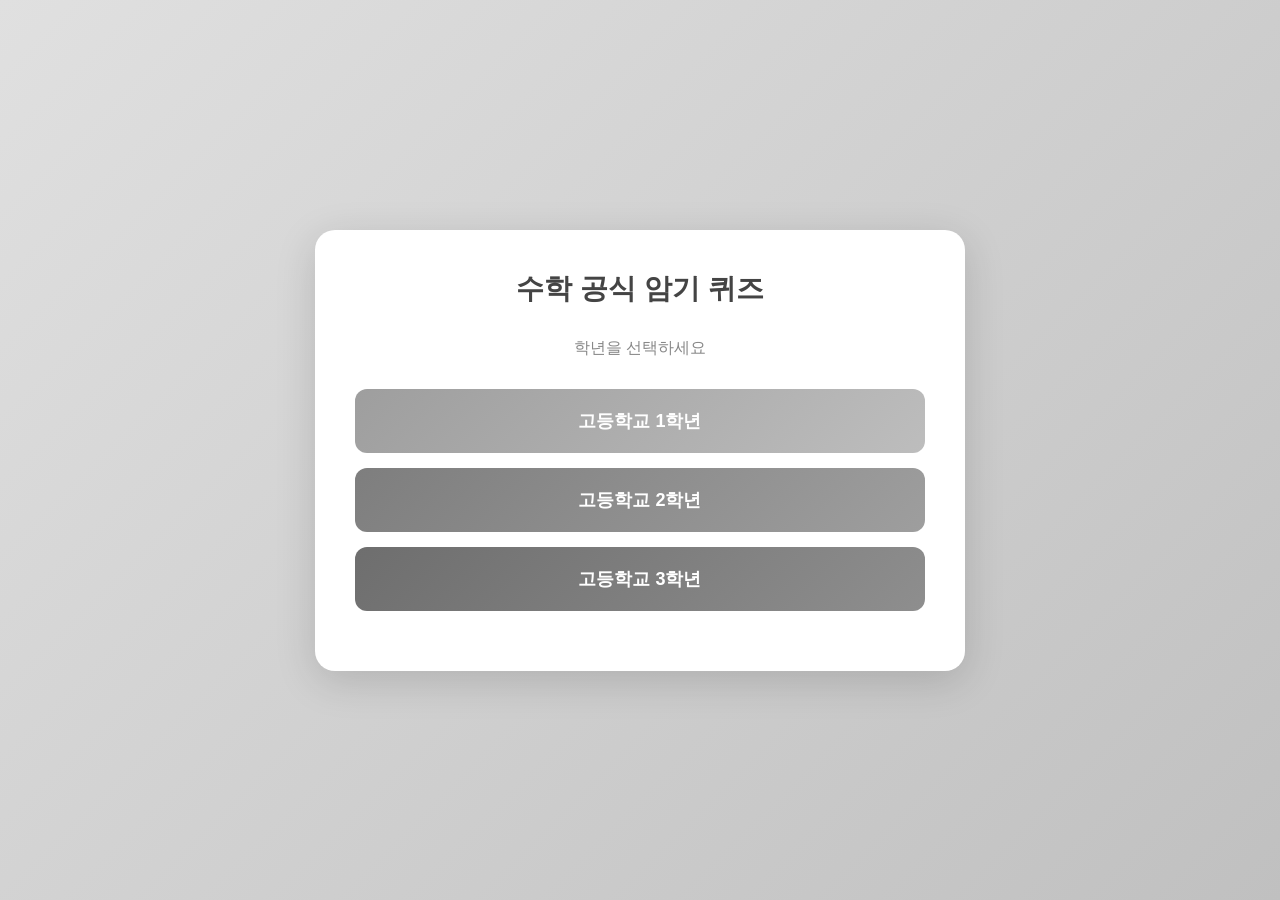
==== index.html @ 29d49149 "Add files via upload" ====
<!DOCTYPE html>
<html lang="ko">
<head>
    <meta charset="UTF-8">
    <meta name="viewport" content="width=device-width, initial-scale=1.0">
    <title>수학 공식 암기 퀴즈</title>
    <!-- 외부 스타일시트 연결 -->
    <link rel="stylesheet" href="style.css">
</head>
<body>
    <!-- 메인 컨테이너 -->
    <div class="container">

        <!-- ========== 학년 선택 화면 ========== -->
        <div id="selection-screen">
            <h1>수학 공식 암기 퀴즈</h1>
            <p class="subtitle">학년을 선택하세요</p>

            <!-- 학년 선택 버튼 -->
            <div class="grade-selection">
                <button class="grade-btn high1" onclick="startQuiz('high1')">고등학교 1학년</button>
                <button class="grade-btn high2" onclick="startQuiz('high2')">고등학교 2학년</button>
                <button class="grade-btn high3" onclick="startQuiz('high3')">고등학교 3학년</button>
            </div>
        </div>

        <!-- ========== 퀴즈 화면 ========== -->
        <div id="quiz-screen" class="quiz-container">
            <!-- 상단: 돌아가기 버튼 + 진행률 -->
            <div class="quiz-header">
                <button class="back-btn" onclick="goBack()">← 돌아가기</button>
                <span class="progress" id="progress">1 / 5</span>
            </div>

            <!-- 현재 학년 표시 -->
            <p class="grade-title" id="grade-title">고등학교 1학년</p>

            <!-- 문제 박스 -->
            <div class="question-box">
                <p class="question-title" id="question-title">곱셈공식</p>
                <p class="question-text" id="question-text">(a + b)² = ?</p>
            </div>

            <!-- 객관식 선택지 (JS에서 동적 생성) -->
            <div class="options" id="options"></div>
        </div>

        <!-- ========== 결과 화면 ========== -->
        <div id="result-screen" class="result-container">
            <p class="result-score" id="result-score">80%</p>
            <p class="result-text" id="result-text">5문제 중 4문제 정답!</p>
            <p class="result-message" id="result-message">잘했어요!</p>
            <button class="restart-btn" onclick="goBack()">다시 시작하기</button>
        </div>

    </div>

    <script src="questions.js"></script>
    <script src="script.js"></script>
</body>
</html>
---- style.css ----
/* ========================================
   수학 공식 암기 퀴즈 - 스타일시트
   ======================================== */

/* --- 기본 리셋 --- */
* {
    margin: 0;
    padding: 0;
    box-sizing: border-box;
}

/* --- 페이지 전체 배경 --- */
body {
    font-family: 'Segoe UI', Tahoma, Geneva, Verdana, sans-serif;
    background: linear-gradient(135deg, #e0e0e0 0%, #c0c0c0 100%); /* 연한 회색 그라데이션 */
    min-height: 100vh;
    display: flex;
    justify-content: center;
    align-items: center;
    padding: 20px;
}

/* --- 메인 컨테이너 (흰색 카드) --- */
.container {
    background: #ffffff;
    border-radius: 20px;
    padding: 40px;
    max-width: 650px;
    width: 100%;
    box-shadow: 0 10px 40px rgba(0, 0, 0, 0.15); /* 연한 그림자 */
}

/* --- 제목 스타일 --- */
h1 {
    text-align: center;
    color: #444;
    margin-bottom: 30px;
    font-size: 28px;
}

/* --- 부제목 (학년 선택하세요) --- */
.subtitle {
    text-align: center;
    color: #888;
    margin-bottom: 30px;
}

/* ========================================
   학년 선택 버튼 영역
   ======================================== */

/* 버튼 세로 정렬 */
.grade-selection {
    display: flex;
    flex-direction: column;
    gap: 15px;
    margin-bottom: 20px;
}

/* 학년 선택 버튼 공통 스타일 */
.grade-btn {
    padding: 20px;
    font-size: 18px;
    border: none;
    border-radius: 12px;
    cursor: pointer;
    transition: all 0.3s ease; /* 호버 애니메이션 */
    font-weight: bold;
    color: white;
}

/* 버튼 호버 효과 */
.grade-btn:hover {
    transform: translateY(-3px); /* 위로 살짝 올라감 */
    box-shadow: 0 5px 15px rgba(0, 0, 0, 0.2);
}

/* 각 학년별 버튼 색상 (연한 회색 톤) */
.grade-btn.high1 {
    background: linear-gradient(135deg, #9e9e9e, #bdbdbd);
}

.grade-btn.high2 {
    background: linear-gradient(135deg, #7e7e7e, #9e9e9e);
}

.grade-btn.high3 {
    background: linear-gradient(135deg, #6e6e6e, #8e8e8e);
}

/* ========================================
   퀴즈 화면
   ======================================== */

/* 퀴즈 컨테이너 (초기에는 숨김) */
.quiz-container {
    display: none;
}

/* 퀴즈 헤더 (돌아가기 버튼 + 진행률) */
.quiz-header {
    display: flex;
    justify-content: space-between;
    align-items: center;
    margin-bottom: 25px;
}

/* 돌아가기 버튼 */
.back-btn {
    background: #a0a0a0;
    color: white;
    border: none;
    padding: 10px 20px;
    border-radius: 8px;
    cursor: pointer;
    font-size: 14px;
}

.back-btn:hover {
    background: #888;
}

/* 진행률 표시 (1/5 등) */
.progress {
    font-size: 16px;
    color: #777;
    font-weight: bold;
}

/* 현재 학년 표시 */
.grade-title {
    text-align: center;
    font-size: 20px;
    color: #666;
    margin-bottom: 5px;
}

/* 문제 박스 */
.question-box {
    background: #f9f9f9;
    border-radius: 15px;
    padding: 30px;
    margin-bottom: 25px;
    text-align: center;
}

/* 문제 카테고리 (곱셈공식 등) */
.question-title {
    font-size: 14px;
    color: #999;
    margin-bottom: 15px;
}

/* 문제 텍스트 */
.question-text {
    font-size: 20px;
    color: #333;
    line-height: 1.6;
}

/* ========================================
   객관식 선택지 버튼
   ======================================== */

/* 선택지 컨테이너 */
.options {
    display: flex;
    flex-direction: column;
    gap: 12px;
}

/* 선택지 버튼 기본 스타일 */
.option-btn {
    padding: 18px 25px;
    font-size: 16px;
    border: 2px solid #e0e0e0;
    border-radius: 12px;
    background: white;
    cursor: pointer;
    transition: all 0.3s ease;
    text-align: left;
}

/* 선택지 호버 효과 */
.option-btn:hover {
    border-color: #888;
    background: #f5f5f5;
}

/* 정답 선택시 (초록색) */
.option-btn.correct {
    border-color: #4caf50;
    background: #e8f5e9;
    color: #2e7d32;
    font-weight: bold;
}

/* 오답 선택시 (빨간색) */
.option-btn.wrong {
    border-color: #f44336;
    background: #ffebee;
    color: #c62828;
}

/* 선택 후 버튼 비활성화 */
.option-btn:disabled {
    cursor: not-allowed;
}

/* ========================================
   결과 화면
   ======================================== */

/* 결과 컨테이너 (초기에는 숨김) */
.result-container {
    display: none;
    text-align: center;
}

/* 점수 표시 (큰 숫자) */
.result-score {
    font-size: 72px;
    font-weight: bold;
    color: #555;
    margin-bottom: 10px;
}

/* 결과 텍스트 (5문제 중 4문제 정답) */
.result-text {
    font-size: 24px;
    color: #444;
    margin-bottom: 30px;
}

/* 결과 메시지 (잘했어요 등) */
.result-message {
    font-size: 18px;
    color: #777;
    margin-bottom: 30px;
}

/* 다시 시작하기 버튼 */
.restart-btn {
    background: linear-gradient(135deg, #8e8e8e, #6e6e6e);
    color: white;
    border: none;
    padding: 15px 40px;
    font-size: 18px;
    border-radius: 12px;
    cursor: pointer;
    transition: all 0.3s ease;
}

.restart-btn:hover {
    transform: translateY(-2px);
    box-shadow: 0 5px 15px rgba(0, 0, 0, 0.2);
}
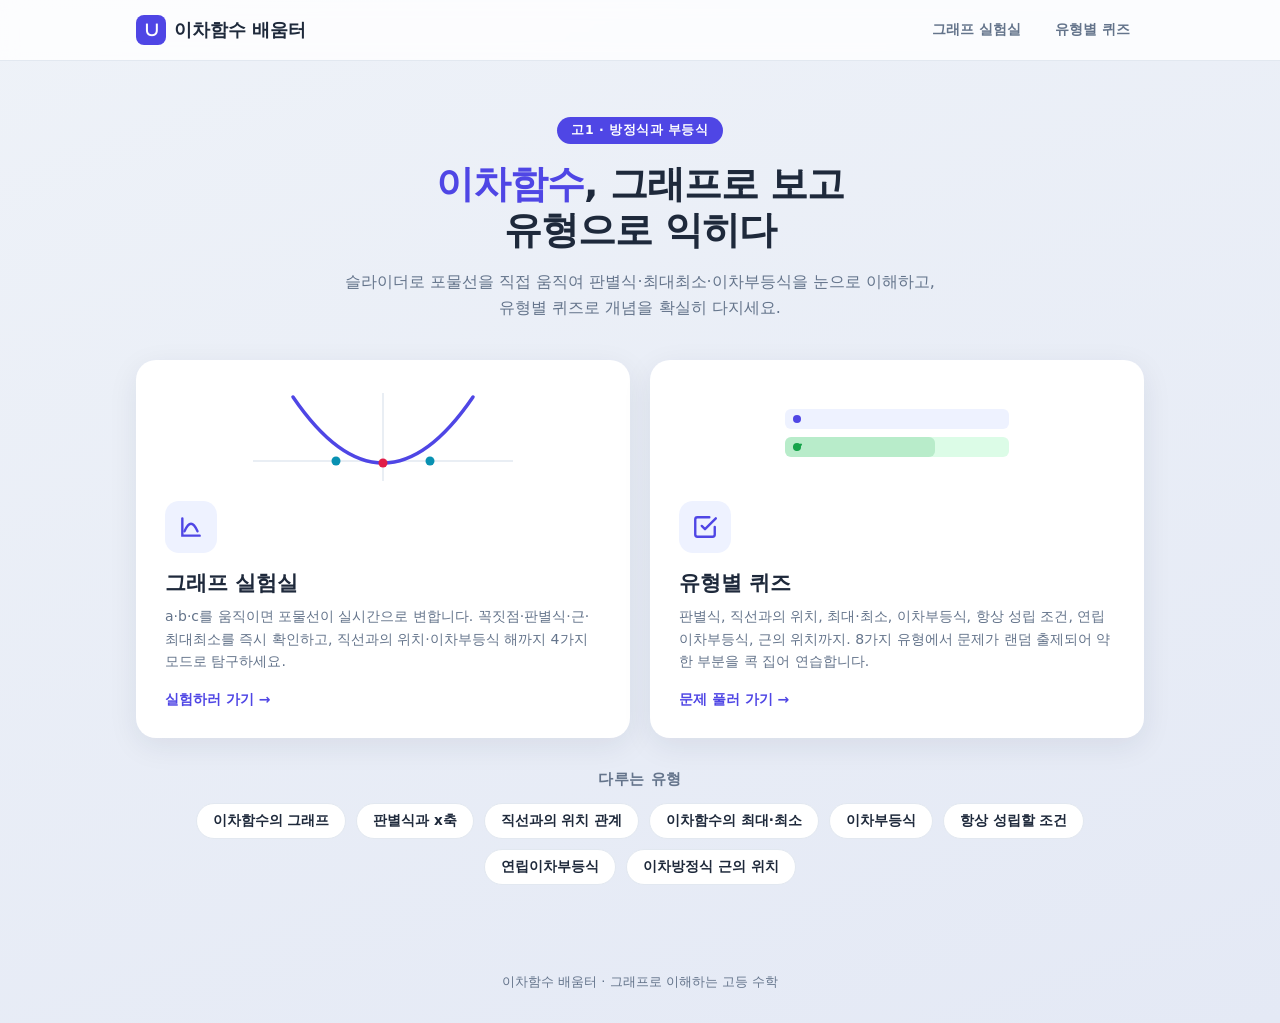
==== commit 05aa4088: "Reorganize into unified quadratic-function site 기존 학년별 공식 암기 퀴즈를 이차함수 전문 학습 사이트로 통합: - index.html: 랜" ====
--- a/index.html
+++ b/index.html
@@ -3,59 +3,82 @@
 <head>
     <meta charset="UTF-8">
     <meta name="viewport" content="width=device-width, initial-scale=1.0">
-    <title>수학 공식 암기 퀴즈</title>
-    <!-- 외부 스타일시트 연결 -->
+    <title>이차함수 배움터</title>
     <link rel="stylesheet" href="style.css">
 </head>
 <body>
-    <!-- 메인 컨테이너 -->
-    <div class="container">
-
-        <!-- ========== 학년 선택 화면 ========== -->
-        <div id="selection-screen">
-            <h1>수학 공식 암기 퀴즈</h1>
-            <p class="subtitle">학년을 선택하세요</p>
-
-            <!-- 학년 선택 버튼 -->
-            <div class="grade-selection">
-                <button class="grade-btn high1" onclick="startQuiz('high1')">고등학교 1학년</button>
-                <button class="grade-btn high2" onclick="startQuiz('high2')">고등학교 2학년</button>
-                <button class="grade-btn high3" onclick="startQuiz('high3')">고등학교 3학년</button>
+    <!-- 상단 네비게이션 -->
+    <nav class="navbar">
+        <div class="wrap">
+            <a href="index.html" class="brand"><span class="logo">∪</span> 이차함수 배움터</a>
+            <div class="nav-links">
+                <a href="grapher.html">그래프 실험실</a>
+                <a href="quiz.html">유형별 퀴즈</a>
             </div>
         </div>
+    </nav>
 
-        <!-- ========== 퀴즈 화면 ========== -->
-        <div id="quiz-screen" class="quiz-container">
-            <!-- 상단: 돌아가기 버튼 + 진행률 -->
-            <div class="quiz-header">
-                <button class="back-btn" onclick="goBack()">← 돌아가기</button>
-                <span class="progress" id="progress">1 / 5</span>
-            </div>
+    <div class="wrap">
+        <!-- 히어로 -->
+        <section class="hero">
+            <span class="eyebrow">고1 · 방정식과 부등식</span>
+            <h1><span class="hl">이차함수</span>, 그래프로 보고<br>유형으로 익히다</h1>
+            <p>슬라이더로 포물선을 직접 움직여 판별식·최대최소·이차부등식을 눈으로 이해하고,<br>유형별 퀴즈로 개념을 확실히 다지세요.</p>
+        </section>
 
-            <!-- 현재 학년 표시 -->
-            <p class="grade-title" id="grade-title">고등학교 1학년</p>
+        <!-- 두 기둥 -->
+        <section class="feature-grid">
+            <!-- 그래프 실험실 -->
+            <a href="grapher.html" class="feature-card">
+                <svg class="mini-graph" viewBox="0 0 260 96" preserveAspectRatio="xMidYMid meet" aria-hidden="true">
+                    <line x1="0" y1="72" x2="260" y2="72" stroke="#e2e8f0" stroke-width="1.5"/>
+                    <line x1="130" y1="4" x2="130" y2="92" stroke="#e2e8f0" stroke-width="1.5"/>
+                    <path d="M 40 8 Q 130 140 220 8" fill="none" stroke="#4f46e5" stroke-width="3.5" stroke-linecap="round"/>
+                    <circle cx="130" cy="74" r="4.5" fill="#e11d48"/>
+                    <circle cx="83" cy="72" r="4.5" fill="#0891b2"/>
+                    <circle cx="177" cy="72" r="4.5" fill="#0891b2"/>
+                </svg>
+                <div class="fc-icon">
+                    <svg width="26" height="26" viewBox="0 0 24 24" fill="none" stroke="#4f46e5" stroke-width="2.2" stroke-linecap="round"><path d="M4 4v16h16"/><path d="M6 16 Q12 2 18 16" /></svg>
+                </div>
+                <h3>그래프 실험실</h3>
+                <p>a·b·c를 움직이면 포물선이 실시간으로 변합니다. 꼭짓점·판별식·근·최대최소를 즉시 확인하고, 직선과의 위치·이차부등식 해까지 4가지 모드로 탐구하세요.</p>
+                <span class="fc-go">실험하러 가기 →</span>
+            </a>
 
-            <!-- 문제 박스 -->
-            <div class="question-box">
-                <p class="question-title" id="question-title">곱셈공식</p>
-                <p class="question-text" id="question-text">(a + b)² = ?</p>
-            </div>
+            <!-- 유형별 퀴즈 -->
+            <a href="quiz.html" class="feature-card">
+                <svg class="mini-graph" viewBox="0 0 260 96" preserveAspectRatio="xMidYMid meet" aria-hidden="true">
+                    <rect x="18" y="20" width="224" height="20" rx="6" fill="#eef2ff"/>
+                    <rect x="18" y="48" width="224" height="20" rx="6" fill="#dcfce7"/>
+                    <rect x="18" y="48" width="150" height="20" rx="6" fill="#16a34a" opacity="0.18"/>
+                    <circle cx="30" cy="30" r="4" fill="#4f46e5"/>
+                    <circle cx="30" cy="58" r="4" fill="#16a34a"/>
+                    <path d="M27 58 l2.5 2.5 L34 55.5" stroke="#16a34a" stroke-width="2" fill="none" stroke-linecap="round"/>
+                </svg>
+                <div class="fc-icon">
+                    <svg width="26" height="26" viewBox="0 0 24 24" fill="none" stroke="#4f46e5" stroke-width="2.2" stroke-linecap="round" stroke-linejoin="round"><path d="M9 11l3 3L22 4"/><path d="M21 12v7a2 2 0 0 1-2 2H5a2 2 0 0 1-2-2V5a2 2 0 0 1 2-2h11"/></svg>
+                </div>
+                <h3>유형별 퀴즈</h3>
+                <p>판별식, 직선과의 위치, 최대·최소, 이차부등식, 항상 성립 조건, 연립이차부등식, 근의 위치까지. 8가지 유형에서 문제가 랜덤 출제되어 약한 부분을 콕 집어 연습합니다.</p>
+                <span class="fc-go">문제 풀러 가기 →</span>
+            </a>
+        </section>
 
-            <!-- 객관식 선택지 (JS에서 동적 생성) -->
-            <div class="options" id="options"></div>
-        </div>
-
-        <!-- ========== 결과 화면 ========== -->
-        <div id="result-screen" class="result-container">
-            <p class="result-score" id="result-score">80%</p>
-            <p class="result-text" id="result-text">5문제 중 4문제 정답!</p>
-            <p class="result-message" id="result-message">잘했어요!</p>
-            <button class="restart-btn" onclick="goBack()">다시 시작하기</button>
-        </div>
-
+        <!-- 유형 미리보기 -->
+        <section class="strip">
+            <h2>다루는 유형</h2>
+            <div class="chips" id="type-chips"></div>
+        </section>
     </div>
 
+    <footer>이차함수 배움터 · 그래프로 이해하는 고등 수학</footer>
+
     <script src="questions.js"></script>
-    <script src="script.js"></script>
+    <script>
+        /* 랜딩 하단 유형 칩을 questions.js 로부터 자동 생성 */
+        document.getElementById('type-chips').innerHTML =
+            Q.order.map(id => `<span>${Q.types[id].name}</span>`).join('');
+    </script>
 </body>
 </html>
--- a/style.css
+++ b/style.css
@@ -1,257 +1,159 @@
-/* ========================================
-   수학 공식 암기 퀴즈 - 스타일시트
-   ======================================== */
+/* ============================================================
+   이차함수 배움터 - 공용 스타일 (랜딩 · 퀴즈)
+   ============================================================ */
+* { margin: 0; padding: 0; box-sizing: border-box; }
 
-/* --- 기본 리셋 --- */
-* {
-    margin: 0;
-    padding: 0;
-    box-sizing: border-box;
+:root {
+    --bg1: #eef2f8; --bg2: #e4e9f5;
+    --card: #ffffff; --ink: #1e293b; --muted: #64748b; --line: #e2e8f0;
+    --accent: #4f46e5; --accent-2: #6366f1; --accent-soft: #eef2ff;
+    --pos: #16a34a; --pos-bg: #dcfce7;
+    --neg: #e11d48; --neg-bg: #ffe4e6;
 }
 
-/* --- 페이지 전체 배경 --- */
 body {
-    font-family: 'Segoe UI', Tahoma, Geneva, Verdana, sans-serif;
-    background: linear-gradient(135deg, #e0e0e0 0%, #c0c0c0 100%); /* 연한 회색 그라데이션 */
+    font-family: system-ui, 'Apple SD Gothic Neo', 'Malgun Gothic', sans-serif;
+    background: linear-gradient(160deg, var(--bg1) 0%, var(--bg2) 100%);
+    color: var(--ink);
     min-height: 100vh;
-    display: flex;
-    justify-content: center;
-    align-items: center;
-    padding: 20px;
 }
 
-/* --- 메인 컨테이너 (흰색 카드) --- */
-.container {
-    background: #ffffff;
-    border-radius: 20px;
-    padding: 40px;
-    max-width: 650px;
-    width: 100%;
-    box-shadow: 0 10px 40px rgba(0, 0, 0, 0.15); /* 연한 그림자 */
+.wrap { max-width: 1040px; margin: 0 auto; padding: 0 16px; }
+
+/* ============================================================
+   상단 네비게이션 (전 페이지 공용)
+   ============================================================ */
+.navbar {
+    background: rgba(255, 255, 255, 0.8);
+    backdrop-filter: blur(8px);
+    border-bottom: 1px solid var(--line);
+    position: sticky; top: 0; z-index: 10;
 }
+.navbar .wrap { display: flex; align-items: center; justify-content: space-between; height: 60px; }
+.brand { font-weight: 800; font-size: 18px; color: var(--ink); text-decoration: none; display: flex; align-items: center; gap: 8px; }
+.brand .logo {
+    width: 30px; height: 30px; border-radius: 8px; background: var(--accent); color: #fff;
+    display: grid; place-items: center; font-size: 18px; font-family: Georgia, serif;
+}
+.nav-links { display: flex; gap: 6px; }
+.nav-links a {
+    text-decoration: none; color: var(--muted); font-weight: 600; font-size: 14px;
+    padding: 8px 14px; border-radius: 999px; transition: all .15s ease;
+}
+.nav-links a:hover { color: var(--accent); background: var(--accent-soft); }
+.nav-links a.active { color: #fff; background: var(--accent); }
 
-/* --- 제목 스타일 --- */
-h1 {
-    text-align: center;
-    color: #444;
-    margin-bottom: 30px;
-    font-size: 28px;
+/* ============================================================
+   랜딩 - 히어로
+   ============================================================ */
+.hero { text-align: center; padding: 56px 16px 40px; }
+.hero .eyebrow {
+    display: inline-block; padding: 5px 14px; background: var(--accent); color: #fff;
+    border-radius: 999px; font-size: 12.5px; font-weight: 700; letter-spacing: 0.5px; margin-bottom: 18px;
 }
+.hero h1 { font-size: 38px; letter-spacing: -1px; line-height: 1.2; }
+.hero h1 .hl { color: var(--accent); }
+.hero p { color: var(--muted); font-size: 16px; margin-top: 16px; line-height: 1.6; }
 
-/* --- 부제목 (학년 선택하세요) --- */
-.subtitle {
-    text-align: center;
-    color: #888;
-    margin-bottom: 30px;
+/* 랜딩 - 두 기둥 카드 */
+.feature-grid { display: grid; grid-template-columns: 1fr; gap: 20px; padding-bottom: 24px; }
+@media (min-width: 760px) { .feature-grid { grid-template-columns: 1fr 1fr; } }
+
+.feature-card {
+    background: var(--card); border-radius: 20px; padding: 28px; text-decoration: none; color: var(--ink);
+    box-shadow: 0 8px 30px rgba(30, 41, 59, 0.08); border: 1px solid transparent;
+    transition: transform .18s ease, box-shadow .18s ease, border-color .18s ease;
+    display: flex; flex-direction: column;
 }
+.feature-card:hover { transform: translateY(-4px); box-shadow: 0 16px 40px rgba(79, 70, 229, 0.18); border-color: var(--accent); }
+.feature-card .fc-icon { width: 52px; height: 52px; border-radius: 14px; background: var(--accent-soft); display: grid; place-items: center; margin-bottom: 16px; }
+.feature-card h3 { font-size: 21px; margin-bottom: 8px; }
+.feature-card p { color: var(--muted); font-size: 14px; line-height: 1.6; flex: 1; }
+.feature-card .fc-go { margin-top: 18px; color: var(--accent); font-weight: 700; font-size: 14px; }
 
-/* ========================================
-   학년 선택 버튼 영역
-   ======================================== */
+.mini-graph { width: 100%; height: 96px; margin-bottom: 16px; }
 
-/* 버튼 세로 정렬 */
-.grade-selection {
-    display: flex;
-    flex-direction: column;
-    gap: 15px;
-    margin-bottom: 20px;
+/* 랜딩 - 유형 미리보기 스트립 */
+.strip { padding: 8px 0 56px; }
+.strip h2 { font-size: 15px; color: var(--muted); text-transform: uppercase; letter-spacing: 0.6px; margin-bottom: 14px; text-align: center; }
+.chips { display: flex; flex-wrap: wrap; gap: 10px; justify-content: center; }
+.chips span { background: #fff; border: 1px solid var(--line); border-radius: 999px; padding: 8px 16px; font-size: 13.5px; font-weight: 600; color: var(--ink); }
+
+/* ============================================================
+   퀴즈 - 유형 선택
+   ============================================================ */
+.page-head { text-align: center; padding: 40px 16px 24px; }
+.page-head h1 { font-size: 30px; letter-spacing: -0.5px; }
+.page-head p { color: var(--muted); margin-top: 10px; }
+
+.type-grid { display: grid; grid-template-columns: repeat(auto-fill, minmax(240px, 1fr)); gap: 16px; padding-bottom: 24px; }
+.type-card {
+    background: var(--card); border-radius: 16px; padding: 20px; cursor: pointer; text-align: left;
+    border: 1px solid var(--line); box-shadow: 0 6px 20px rgba(30, 41, 59, 0.06);
+    transition: transform .15s ease, box-shadow .15s ease, border-color .15s ease;
+    display: flex; gap: 14px; align-items: flex-start; font-family: inherit;
 }
+.type-card:hover { transform: translateY(-3px); box-shadow: 0 12px 28px rgba(79, 70, 229, 0.15); border-color: var(--accent); }
+.type-card .t-icon { width: 44px; height: 44px; border-radius: 12px; background: var(--accent-soft); color: var(--accent);
+    display: grid; place-items: center; font-size: 20px; font-weight: 800; font-family: Georgia, serif; flex-shrink: 0; }
+.type-card .t-name { font-size: 16.5px; font-weight: 700; }
+.type-card .t-desc { font-size: 13px; color: var(--muted); margin-top: 3px; }
+.type-card .t-count { font-size: 12px; color: var(--accent); font-weight: 700; margin-top: 8px; }
 
-/* 학년 선택 버튼 공통 스타일 */
-.grade-btn {
-    padding: 20px;
-    font-size: 18px;
-    border: none;
-    border-radius: 12px;
-    cursor: pointer;
-    transition: all 0.3s ease; /* 호버 애니메이션 */
-    font-weight: bold;
-    color: white;
+.type-card.all { background: linear-gradient(135deg, var(--accent), var(--accent-2)); border: none; }
+.type-card.all .t-icon { background: rgba(255,255,255,0.2); color: #fff; }
+.type-card.all .t-name, .type-card.all .t-desc, .type-card.all .t-count { color: #fff; }
+.type-card.all .t-desc { color: rgba(255,255,255,0.85); }
+
+/* ============================================================
+   퀴즈 - 문제 풀이
+   ============================================================ */
+.quiz-card {
+    background: var(--card); border-radius: 20px; padding: 28px; max-width: 640px; margin: 32px auto;
+    box-shadow: 0 10px 40px rgba(30, 41, 59, 0.10);
 }
+.quiz-header { display: flex; justify-content: space-between; align-items: center; margin-bottom: 8px; }
+.link-btn { background: none; border: none; color: var(--muted); cursor: pointer; font-size: 14px; font-weight: 600; font-family: inherit; padding: 6px 0; }
+.link-btn:hover { color: var(--accent); }
+.progress { font-size: 14px; color: var(--muted); font-weight: 700; }
+.progress b { color: var(--accent); }
 
-/* 버튼 호버 효과 */
-.grade-btn:hover {
-    transform: translateY(-3px); /* 위로 살짝 올라감 */
-    box-shadow: 0 5px 15px rgba(0, 0, 0, 0.2);
+.type-title { text-align: center; font-size: 15px; color: var(--accent); font-weight: 700; margin-bottom: 18px; }
+
+.progress-bar { height: 6px; background: var(--line); border-radius: 999px; overflow: hidden; margin-bottom: 22px; }
+.progress-bar .fill { height: 100%; background: var(--accent); border-radius: 999px; transition: width .3s ease; width: 0; }
+
+.question-box { background: #f8fafc; border-radius: 15px; padding: 28px 24px; margin-bottom: 22px; text-align: center; }
+.question-cat { font-size: 12.5px; color: var(--accent); font-weight: 700; margin-bottom: 12px; }
+.question-text { font-size: 20px; color: var(--ink); line-height: 1.6; word-break: keep-all; }
+
+.options { display: flex; flex-direction: column; gap: 11px; }
+.option-btn {
+    padding: 16px 22px; font-size: 16px; border: 2px solid var(--line); border-radius: 12px;
+    background: #fff; cursor: pointer; transition: all .15s ease; text-align: left; font-family: inherit; color: var(--ink);
 }
+.option-btn:hover:not(:disabled) { border-color: var(--accent); background: var(--accent-soft); }
+.option-btn.correct { border-color: var(--pos); background: var(--pos-bg); color: #166534; font-weight: 700; }
+.option-btn.wrong { border-color: var(--neg); background: var(--neg-bg); color: #9f1239; }
+.option-btn:disabled { cursor: default; }
 
-/* 각 학년별 버튼 색상 (연한 회색 톤) */
-.grade-btn.high1 {
-    background: linear-gradient(135deg, #9e9e9e, #bdbdbd);
+/* ============================================================
+   퀴즈 - 결과
+   ============================================================ */
+.result-card { text-align: center; }
+.result-score { font-size: 68px; font-weight: 800; color: var(--accent); line-height: 1; margin-bottom: 8px; }
+.result-text { font-size: 20px; color: var(--ink); margin-bottom: 6px; }
+.result-message { font-size: 16px; color: var(--muted); margin-bottom: 28px; }
+.result-actions { display: flex; gap: 12px; justify-content: center; flex-wrap: wrap; }
+.btn {
+    border: none; padding: 14px 28px; font-size: 16px; border-radius: 12px; cursor: pointer; font-weight: 700;
+    font-family: inherit; transition: transform .15s ease, box-shadow .15s ease; text-decoration: none; display: inline-block;
 }
+.btn-primary { background: linear-gradient(135deg, var(--accent), var(--accent-2)); color: #fff; }
+.btn-primary:hover { transform: translateY(-2px); box-shadow: 0 8px 20px rgba(79, 70, 229, 0.3); }
+.btn-ghost { background: #fff; color: var(--ink); border: 1px solid var(--line); }
+.btn-ghost:hover { border-color: var(--accent); color: var(--accent); }
 
-.grade-btn.high2 {
-    background: linear-gradient(135deg, #7e7e7e, #9e9e9e);
-}
+footer { text-align: center; color: var(--muted); font-size: 13px; padding: 32px 16px; }
 
-.grade-btn.high3 {
-    background: linear-gradient(135deg, #6e6e6e, #8e8e8e);
-}
-
-/* ========================================
-   퀴즈 화면
-   ======================================== */
-
-/* 퀴즈 컨테이너 (초기에는 숨김) */
-.quiz-container {
-    display: none;
-}
-
-/* 퀴즈 헤더 (돌아가기 버튼 + 진행률) */
-.quiz-header {
-    display: flex;
-    justify-content: space-between;
-    align-items: center;
-    margin-bottom: 25px;
-}
-
-/* 돌아가기 버튼 */
-.back-btn {
-    background: #a0a0a0;
-    color: white;
-    border: none;
-    padding: 10px 20px;
-    border-radius: 8px;
-    cursor: pointer;
-    font-size: 14px;
-}
-
-.back-btn:hover {
-    background: #888;
-}
-
-/* 진행률 표시 (1/5 등) */
-.progress {
-    font-size: 16px;
-    color: #777;
-    font-weight: bold;
-}
-
-/* 현재 학년 표시 */
-.grade-title {
-    text-align: center;
-    font-size: 20px;
-    color: #666;
-    margin-bottom: 5px;
-}
-
-/* 문제 박스 */
-.question-box {
-    background: #f9f9f9;
-    border-radius: 15px;
-    padding: 30px;
-    margin-bottom: 25px;
-    text-align: center;
-}
-
-/* 문제 카테고리 (곱셈공식 등) */
-.question-title {
-    font-size: 14px;
-    color: #999;
-    margin-bottom: 15px;
-}
-
-/* 문제 텍스트 */
-.question-text {
-    font-size: 20px;
-    color: #333;
-    line-height: 1.6;
-}
-
-/* ========================================
-   객관식 선택지 버튼
-   ======================================== */
-
-/* 선택지 컨테이너 */
-.options {
-    display: flex;
-    flex-direction: column;
-    gap: 12px;
-}
-
-/* 선택지 버튼 기본 스타일 */
-.option-btn {
-    padding: 18px 25px;
-    font-size: 16px;
-    border: 2px solid #e0e0e0;
-    border-radius: 12px;
-    background: white;
-    cursor: pointer;
-    transition: all 0.3s ease;
-    text-align: left;
-}
-
-/* 선택지 호버 효과 */
-.option-btn:hover {
-    border-color: #888;
-    background: #f5f5f5;
-}
-
-/* 정답 선택시 (초록색) */
-.option-btn.correct {
-    border-color: #4caf50;
-    background: #e8f5e9;
-    color: #2e7d32;
-    font-weight: bold;
-}
-
-/* 오답 선택시 (빨간색) */
-.option-btn.wrong {
-    border-color: #f44336;
-    background: #ffebee;
-    color: #c62828;
-}
-
-/* 선택 후 버튼 비활성화 */
-.option-btn:disabled {
-    cursor: not-allowed;
-}
-
-/* ========================================
-   결과 화면
-   ======================================== */
-
-/* 결과 컨테이너 (초기에는 숨김) */
-.result-container {
-    display: none;
-    text-align: center;
-}
-
-/* 점수 표시 (큰 숫자) */
-.result-score {
-    font-size: 72px;
-    font-weight: bold;
-    color: #555;
-    margin-bottom: 10px;
-}
-
-/* 결과 텍스트 (5문제 중 4문제 정답) */
-.result-text {
-    font-size: 24px;
-    color: #444;
-    margin-bottom: 30px;
-}
-
-/* 결과 메시지 (잘했어요 등) */
-.result-message {
-    font-size: 18px;
-    color: #777;
-    margin-bottom: 30px;
-}
-
-/* 다시 시작하기 버튼 */
-.restart-btn {
-    background: linear-gradient(135deg, #8e8e8e, #6e6e6e);
-    color: white;
-    border: none;
-    padding: 15px 40px;
-    font-size: 18px;
-    border-radius: 12px;
-    cursor: pointer;
-    transition: all 0.3s ease;
-}
-
-.restart-btn:hover {
-    transform: translateY(-2px);
-    box-shadow: 0 5px 15px rgba(0, 0, 0, 0.2);
-}
+.hidden { display: none !important; }
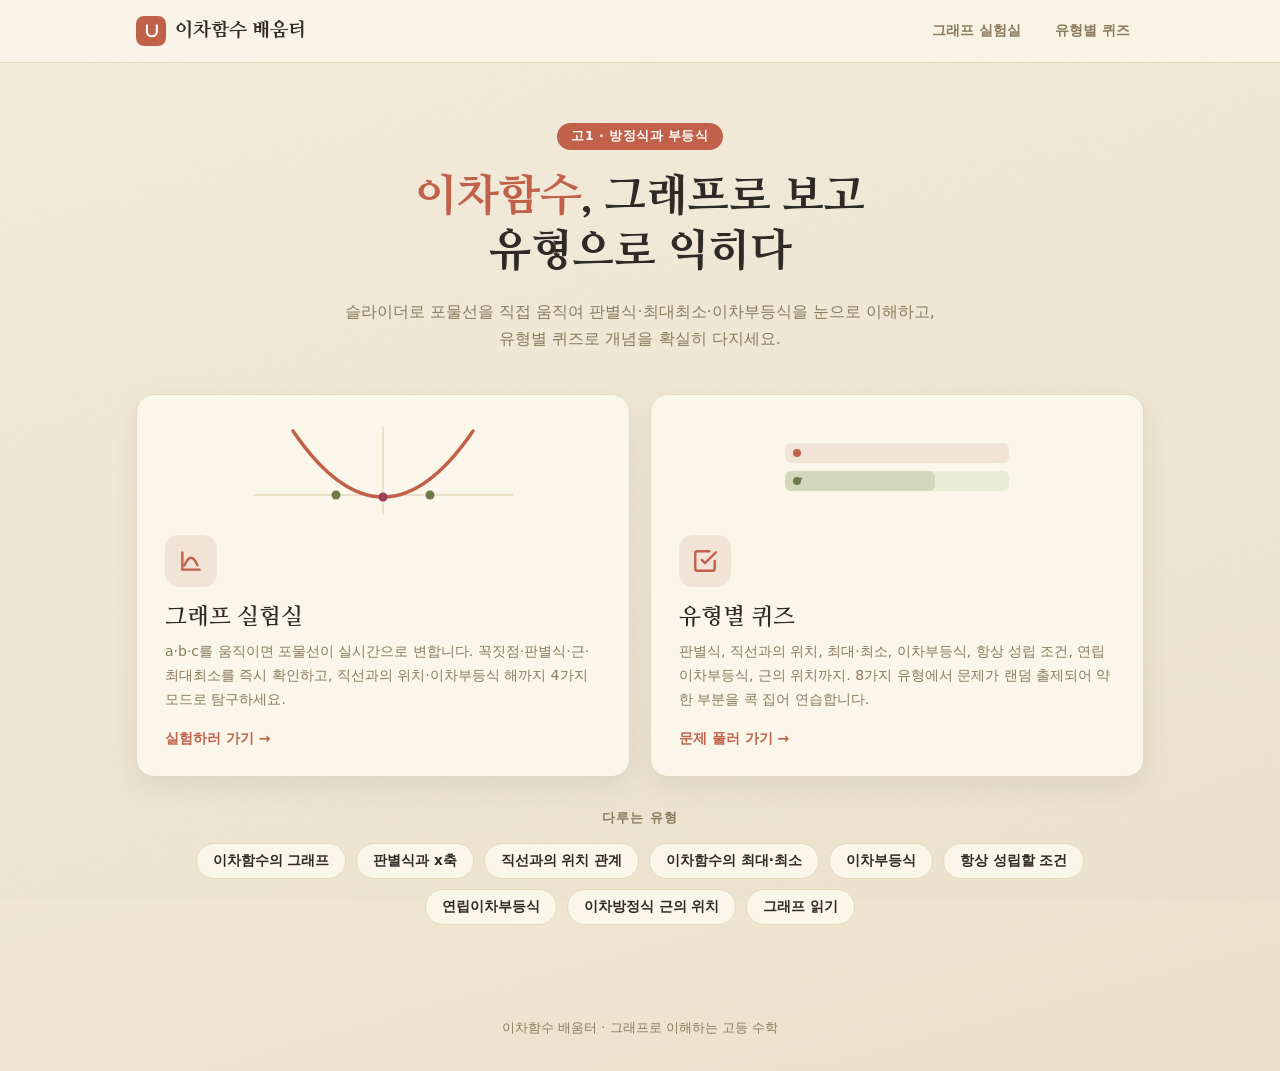
==== commit abd06bc4: "Restyle site with warm paper academic theme AI가 만든 듯한 제너릭한 인상을 줄이기 위해 전면 리스킨: - 팔레트: 인디고/회색 → 크림 종이 " ====
--- a/index.html
+++ b/index.html
@@ -31,15 +31,15 @@
             <!-- 그래프 실험실 -->
             <a href="grapher.html" class="feature-card">
                 <svg class="mini-graph" viewBox="0 0 260 96" preserveAspectRatio="xMidYMid meet" aria-hidden="true">
-                    <line x1="0" y1="72" x2="260" y2="72" stroke="#e2e8f0" stroke-width="1.5"/>
-                    <line x1="130" y1="4" x2="130" y2="92" stroke="#e2e8f0" stroke-width="1.5"/>
-                    <path d="M 40 8 Q 130 140 220 8" fill="none" stroke="#4f46e5" stroke-width="3.5" stroke-linecap="round"/>
-                    <circle cx="130" cy="74" r="4.5" fill="#e11d48"/>
-                    <circle cx="83" cy="72" r="4.5" fill="#0891b2"/>
-                    <circle cx="177" cy="72" r="4.5" fill="#0891b2"/>
+                    <line x1="0" y1="72" x2="260" y2="72" stroke="#E4D8BF" stroke-width="1.5"/>
+                    <line x1="130" y1="4" x2="130" y2="92" stroke="#E4D8BF" stroke-width="1.5"/>
+                    <path d="M 40 8 Q 130 140 220 8" fill="none" stroke="#C1614A" stroke-width="3.5" stroke-linecap="round"/>
+                    <circle cx="130" cy="74" r="4.5" fill="#9B3D5B"/>
+                    <circle cx="83" cy="72" r="4.5" fill="#6E7A45"/>
+                    <circle cx="177" cy="72" r="4.5" fill="#6E7A45"/>
                 </svg>
                 <div class="fc-icon">
-                    <svg width="26" height="26" viewBox="0 0 24 24" fill="none" stroke="#4f46e5" stroke-width="2.2" stroke-linecap="round"><path d="M4 4v16h16"/><path d="M6 16 Q12 2 18 16" /></svg>
+                    <svg width="26" height="26" viewBox="0 0 24 24" fill="none" stroke="#C1614A" stroke-width="2.2" stroke-linecap="round"><path d="M4 4v16h16"/><path d="M6 16 Q12 2 18 16" /></svg>
                 </div>
                 <h3>그래프 실험실</h3>
                 <p>a·b·c를 움직이면 포물선이 실시간으로 변합니다. 꼭짓점·판별식·근·최대최소를 즉시 확인하고, 직선과의 위치·이차부등식 해까지 4가지 모드로 탐구하세요.</p>
@@ -49,15 +49,15 @@
             <!-- 유형별 퀴즈 -->
             <a href="quiz.html" class="feature-card">
                 <svg class="mini-graph" viewBox="0 0 260 96" preserveAspectRatio="xMidYMid meet" aria-hidden="true">
-                    <rect x="18" y="20" width="224" height="20" rx="6" fill="#eef2ff"/>
-                    <rect x="18" y="48" width="224" height="20" rx="6" fill="#dcfce7"/>
-                    <rect x="18" y="48" width="150" height="20" rx="6" fill="#16a34a" opacity="0.18"/>
-                    <circle cx="30" cy="30" r="4" fill="#4f46e5"/>
-                    <circle cx="30" cy="58" r="4" fill="#16a34a"/>
-                    <path d="M27 58 l2.5 2.5 L34 55.5" stroke="#16a34a" stroke-width="2" fill="none" stroke-linecap="round"/>
+                    <rect x="18" y="20" width="224" height="20" rx="6" fill="#F1E3D5"/>
+                    <rect x="18" y="48" width="224" height="20" rx="6" fill="#E9ECD6"/>
+                    <rect x="18" y="48" width="150" height="20" rx="6" fill="#6E7A45" opacity="0.18"/>
+                    <circle cx="30" cy="30" r="4" fill="#C1614A"/>
+                    <circle cx="30" cy="58" r="4" fill="#6E7A45"/>
+                    <path d="M27 58 l2.5 2.5 L34 55.5" stroke="#6E7A45" stroke-width="2" fill="none" stroke-linecap="round"/>
                 </svg>
                 <div class="fc-icon">
-                    <svg width="26" height="26" viewBox="0 0 24 24" fill="none" stroke="#4f46e5" stroke-width="2.2" stroke-linecap="round" stroke-linejoin="round"><path d="M9 11l3 3L22 4"/><path d="M21 12v7a2 2 0 0 1-2 2H5a2 2 0 0 1-2-2V5a2 2 0 0 1 2-2h11"/></svg>
+                    <svg width="26" height="26" viewBox="0 0 24 24" fill="none" stroke="#C1614A" stroke-width="2.2" stroke-linecap="round" stroke-linejoin="round"><path d="M9 11l3 3L22 4"/><path d="M21 12v7a2 2 0 0 1-2 2H5a2 2 0 0 1-2-2V5a2 2 0 0 1 2-2h11"/></svg>
                 </div>
                 <h3>유형별 퀴즈</h3>
                 <p>판별식, 직선과의 위치, 최대·최소, 이차부등식, 항상 성립 조건, 연립이차부등식, 근의 위치까지. 8가지 유형에서 문제가 랜덤 출제되어 약한 부분을 콕 집어 연습합니다.</p>
--- a/style.css
+++ b/style.css
@@ -1,116 +1,117 @@
 /* ============================================================
-   이차함수 배움터 - 공용 스타일 (랜딩 · 퀴즈)
+   이차함수 배움터 - 공용 스타일 (따뜻한 종이 · 학구적 테마)
    ============================================================ */
+@import url('https://fonts.googleapis.com/css2?family=Nanum+Myeongjo:wght@400;700;800&display=swap');
+
 * { margin: 0; padding: 0; box-sizing: border-box; }
 
 :root {
-    --bg1: #eef2f8; --bg2: #e4e9f5;
-    --card: #ffffff; --ink: #1e293b; --muted: #64748b; --line: #e2e8f0;
-    --accent: #4f46e5; --accent-2: #6366f1; --accent-soft: #eef2ff;
-    --pos: #16a34a; --pos-bg: #dcfce7;
-    --neg: #e11d48; --neg-bg: #ffe4e6;
+    --paper: #F4EDDD; --paper-2: #ECE1CB;
+    --card: #FBF6EA; --ink: #2E2A25; --muted: #8A7B5C; --line: #E4D8BF;
+    --accent: #C1614A; --accent-2: #A2432F; --accent-soft: #F1E3D5;
+    --olive: #6E7A45;
+    --pos: #5F7A3B; --pos-bg: #E9ECD6;
+    --neg: #B23A32; --neg-bg: #F6E1D9;
+    --serif: 'Nanum Myeongjo', Georgia, 'Times New Roman', serif;
 }
 
 body {
     font-family: system-ui, 'Apple SD Gothic Neo', 'Malgun Gothic', sans-serif;
-    background: linear-gradient(160deg, var(--bg1) 0%, var(--bg2) 100%);
+    background: linear-gradient(165deg, var(--paper) 0%, var(--paper-2) 100%);
     color: var(--ink);
     min-height: 100vh;
+}
+/* 은은한 종이 질감 */
+body::before {
+    content: ''; position: fixed; inset: 0; pointer-events: none; z-index: -1;
+    background-image: url("data:image/svg+xml,%3Csvg xmlns='http://www.w3.org/2000/svg' width='140' height='140'%3E%3Cfilter id='n'%3E%3CfeTurbulence type='fractalNoise' baseFrequency='0.85' numOctaves='2' stitchTiles='stitch'/%3E%3C/filter%3E%3Crect width='100%25' height='100%25' filter='url(%23n)' opacity='0.05'/%3E%3C/svg%3E");
 }
 
 .wrap { max-width: 1040px; margin: 0 auto; padding: 0 16px; }
 
 /* ============================================================
-   상단 네비게이션 (전 페이지 공용)
+   상단 네비게이션
    ============================================================ */
 .navbar {
-    background: rgba(255, 255, 255, 0.8);
-    backdrop-filter: blur(8px);
-    border-bottom: 1px solid var(--line);
-    position: sticky; top: 0; z-index: 10;
+    background: rgba(251, 246, 234, 0.82); backdrop-filter: blur(8px);
+    border-bottom: 1px solid var(--line); position: sticky; top: 0; z-index: 10;
 }
-.navbar .wrap { display: flex; align-items: center; justify-content: space-between; height: 60px; }
-.brand { font-weight: 800; font-size: 18px; color: var(--ink); text-decoration: none; display: flex; align-items: center; gap: 8px; }
-.brand .logo {
-    width: 30px; height: 30px; border-radius: 8px; background: var(--accent); color: #fff;
-    display: grid; place-items: center; font-size: 18px; font-family: Georgia, serif;
-}
+.navbar .wrap { display: flex; align-items: center; justify-content: space-between; height: 62px; }
+.brand { font-family: var(--serif); font-weight: 800; font-size: 19px; color: var(--ink); text-decoration: none; display: flex; align-items: center; gap: 9px; }
+.brand .logo { width: 30px; height: 30px; border-radius: 8px; background: var(--accent); color: #fff;
+    display: grid; place-items: center; font-size: 18px; font-family: Georgia, serif; }
 .nav-links { display: flex; gap: 6px; }
-.nav-links a {
-    text-decoration: none; color: var(--muted); font-weight: 600; font-size: 14px;
-    padding: 8px 14px; border-radius: 999px; transition: all .15s ease;
-}
+.nav-links a { text-decoration: none; color: var(--muted); font-weight: 600; font-size: 14px;
+    padding: 8px 14px; border-radius: 999px; transition: all .15s ease; }
 .nav-links a:hover { color: var(--accent); background: var(--accent-soft); }
 .nav-links a.active { color: #fff; background: var(--accent); }
 
 /* ============================================================
    랜딩 - 히어로
    ============================================================ */
-.hero { text-align: center; padding: 56px 16px 40px; }
-.hero .eyebrow {
-    display: inline-block; padding: 5px 14px; background: var(--accent); color: #fff;
-    border-radius: 999px; font-size: 12.5px; font-weight: 700; letter-spacing: 0.5px; margin-bottom: 18px;
-}
-.hero h1 { font-size: 38px; letter-spacing: -1px; line-height: 1.2; }
+.hero { text-align: center; padding: 60px 16px 42px; }
+.hero .eyebrow { display: inline-block; padding: 5px 14px; background: var(--accent); color: #fff;
+    border-radius: 999px; font-size: 12.5px; font-weight: 700; letter-spacing: 0.5px; margin-bottom: 20px; }
+.hero h1 { font-family: var(--serif); font-weight: 800; font-size: 44px; letter-spacing: -0.5px; line-height: 1.25; }
 .hero h1 .hl { color: var(--accent); }
-.hero p { color: var(--muted); font-size: 16px; margin-top: 16px; line-height: 1.6; }
+.hero p { color: var(--muted); font-size: 16px; margin-top: 18px; line-height: 1.7; }
 
 /* 랜딩 - 두 기둥 카드 */
 .feature-grid { display: grid; grid-template-columns: 1fr; gap: 20px; padding-bottom: 24px; }
 @media (min-width: 760px) { .feature-grid { grid-template-columns: 1fr 1fr; } }
 
 .feature-card {
-    background: var(--card); border-radius: 20px; padding: 28px; text-decoration: none; color: var(--ink);
-    box-shadow: 0 8px 30px rgba(30, 41, 59, 0.08); border: 1px solid transparent;
+    background: var(--card); border-radius: 18px; padding: 28px; text-decoration: none; color: var(--ink);
+    box-shadow: 0 10px 28px rgba(46, 42, 37, 0.08); border: 1px solid var(--line);
     transition: transform .18s ease, box-shadow .18s ease, border-color .18s ease;
     display: flex; flex-direction: column;
 }
-.feature-card:hover { transform: translateY(-4px); box-shadow: 0 16px 40px rgba(79, 70, 229, 0.18); border-color: var(--accent); }
+.feature-card:hover { transform: translateY(-4px); box-shadow: 0 18px 38px rgba(161, 67, 47, 0.16); border-color: var(--accent); }
 .feature-card .fc-icon { width: 52px; height: 52px; border-radius: 14px; background: var(--accent-soft); display: grid; place-items: center; margin-bottom: 16px; }
-.feature-card h3 { font-size: 21px; margin-bottom: 8px; }
-.feature-card p { color: var(--muted); font-size: 14px; line-height: 1.6; flex: 1; }
+.feature-card h3 { font-family: var(--serif); font-weight: 700; font-size: 23px; margin-bottom: 8px; }
+.feature-card p { color: var(--muted); font-size: 14px; line-height: 1.7; flex: 1; }
 .feature-card .fc-go { margin-top: 18px; color: var(--accent); font-weight: 700; font-size: 14px; }
 
 .mini-graph { width: 100%; height: 96px; margin-bottom: 16px; }
 
 /* 랜딩 - 유형 미리보기 스트립 */
-.strip { padding: 8px 0 56px; }
-.strip h2 { font-size: 15px; color: var(--muted); text-transform: uppercase; letter-spacing: 0.6px; margin-bottom: 14px; text-align: center; }
+.strip { padding: 8px 0 60px; }
+.strip h2 { font-size: 13px; color: var(--muted); text-transform: uppercase; letter-spacing: 1px; margin-bottom: 16px; text-align: center; }
 .chips { display: flex; flex-wrap: wrap; gap: 10px; justify-content: center; }
-.chips span { background: #fff; border: 1px solid var(--line); border-radius: 999px; padding: 8px 16px; font-size: 13.5px; font-weight: 600; color: var(--ink); }
+.chips span { background: var(--card); border: 1px solid var(--line); border-radius: 999px; padding: 8px 16px; font-size: 13.5px; font-weight: 600; color: var(--ink); }
 
 /* ============================================================
    퀴즈 - 유형 선택
    ============================================================ */
-.page-head { text-align: center; padding: 40px 16px 24px; }
-.page-head h1 { font-size: 30px; letter-spacing: -0.5px; }
-.page-head p { color: var(--muted); margin-top: 10px; }
+.page-head { text-align: center; padding: 44px 16px 26px; }
+.page-head h1 { font-family: var(--serif); font-weight: 800; font-size: 34px; letter-spacing: -0.3px; }
+.page-head p { color: var(--muted); margin-top: 12px; }
 
 .type-grid { display: grid; grid-template-columns: repeat(auto-fill, minmax(240px, 1fr)); gap: 16px; padding-bottom: 24px; }
 .type-card {
-    background: var(--card); border-radius: 16px; padding: 20px; cursor: pointer; text-align: left;
-    border: 1px solid var(--line); box-shadow: 0 6px 20px rgba(30, 41, 59, 0.06);
+    background: var(--card); border-radius: 15px; padding: 20px; cursor: pointer; text-align: left;
+    border: 1px solid var(--line); box-shadow: 0 6px 18px rgba(46, 42, 37, 0.06);
     transition: transform .15s ease, box-shadow .15s ease, border-color .15s ease;
     display: flex; gap: 14px; align-items: flex-start; font-family: inherit;
 }
-.type-card:hover { transform: translateY(-3px); box-shadow: 0 12px 28px rgba(79, 70, 229, 0.15); border-color: var(--accent); }
+.type-card:hover { transform: translateY(-3px); box-shadow: 0 12px 26px rgba(161, 67, 47, 0.14); border-color: var(--accent); }
 .type-card .t-icon { width: 44px; height: 44px; border-radius: 12px; background: var(--accent-soft); color: var(--accent);
     display: grid; place-items: center; font-size: 20px; font-weight: 800; font-family: Georgia, serif; flex-shrink: 0; }
-.type-card .t-name { font-size: 16.5px; font-weight: 700; }
-.type-card .t-desc { font-size: 13px; color: var(--muted); margin-top: 3px; }
+.type-card .t-name { font-family: var(--serif); font-size: 17px; font-weight: 700; }
+.type-card .t-desc { font-size: 13px; color: var(--muted); margin-top: 4px; }
 .type-card .t-count { font-size: 12px; color: var(--accent); font-weight: 700; margin-top: 8px; }
 
 .type-card.all { background: linear-gradient(135deg, var(--accent), var(--accent-2)); border: none; }
-.type-card.all .t-icon { background: rgba(255,255,255,0.2); color: #fff; }
-.type-card.all .t-name, .type-card.all .t-desc, .type-card.all .t-count { color: #fff; }
-.type-card.all .t-desc { color: rgba(255,255,255,0.85); }
+.type-card.all .t-icon { background: rgba(255,255,255,0.22); color: #fff; }
+.type-card.all .t-name, .type-card.all .t-count { color: #fff; }
+.type-card.all .t-desc { color: rgba(255,255,255,0.9); }
 
 /* ============================================================
    퀴즈 - 문제 풀이
    ============================================================ */
 .quiz-card {
-    background: var(--card); border-radius: 20px; padding: 28px; max-width: 640px; margin: 32px auto;
-    box-shadow: 0 10px 40px rgba(30, 41, 59, 0.10);
+    background: var(--card); border-radius: 18px; padding: 28px; max-width: 640px; margin: 34px auto;
+    box-shadow: 0 12px 36px rgba(46, 42, 37, 0.10); border: 1px solid var(--line);
 }
 .quiz-header { display: flex; justify-content: space-between; align-items: center; margin-bottom: 8px; }
 .link-btn { background: none; border: none; color: var(--muted); cursor: pointer; font-size: 14px; font-weight: 600; font-family: inherit; padding: 6px 0; }
@@ -118,30 +119,30 @@
 .progress { font-size: 14px; color: var(--muted); font-weight: 700; }
 .progress b { color: var(--accent); }
 
-.type-title { text-align: center; font-size: 15px; color: var(--accent); font-weight: 700; margin-bottom: 18px; }
+.type-title { font-family: var(--serif); text-align: center; font-size: 17px; color: var(--accent); font-weight: 700; margin-bottom: 18px; }
 
 .progress-bar { height: 6px; background: var(--line); border-radius: 999px; overflow: hidden; margin-bottom: 22px; }
 .progress-bar .fill { height: 100%; background: var(--accent); border-radius: 999px; transition: width .3s ease; width: 0; }
 
-.question-box { background: #f8fafc; border-radius: 15px; padding: 28px 24px; margin-bottom: 22px; text-align: center; }
+.question-box { background: #F6EFDF; border-radius: 14px; padding: 28px 24px; margin-bottom: 22px; text-align: center; border: 1px solid var(--line); }
 .question-cat { font-size: 12.5px; color: var(--accent); font-weight: 700; margin-bottom: 12px; }
 .question-text { font-size: 20px; color: var(--ink); line-height: 1.6; word-break: keep-all; }
 
 .options { display: flex; flex-direction: column; gap: 11px; }
 .option-btn {
     padding: 16px 22px; font-size: 16px; border: 2px solid var(--line); border-radius: 12px;
-    background: #fff; cursor: pointer; transition: all .15s ease; text-align: left; font-family: inherit; color: var(--ink);
+    background: var(--card); cursor: pointer; transition: all .15s ease; text-align: left; font-family: inherit; color: var(--ink);
 }
 .option-btn:hover:not(:disabled) { border-color: var(--accent); background: var(--accent-soft); }
-.option-btn.correct { border-color: var(--pos); background: var(--pos-bg); color: #166534; font-weight: 700; }
-.option-btn.wrong { border-color: var(--neg); background: var(--neg-bg); color: #9f1239; }
+.option-btn.correct { border-color: var(--pos); background: var(--pos-bg); color: #3f5226; font-weight: 700; }
+.option-btn.wrong { border-color: var(--neg); background: var(--neg-bg); color: #8a281f; }
 .option-btn:disabled { cursor: default; }
 
 /* ============================================================
    퀴즈 - 결과
    ============================================================ */
 .result-card { text-align: center; }
-.result-score { font-size: 68px; font-weight: 800; color: var(--accent); line-height: 1; margin-bottom: 8px; }
+.result-score { font-family: var(--serif); font-size: 68px; font-weight: 800; color: var(--accent); line-height: 1; margin-bottom: 8px; }
 .result-text { font-size: 20px; color: var(--ink); margin-bottom: 6px; }
 .result-message { font-size: 16px; color: var(--muted); margin-bottom: 28px; }
 .result-actions { display: flex; gap: 12px; justify-content: center; flex-wrap: wrap; }
@@ -150,10 +151,25 @@
     font-family: inherit; transition: transform .15s ease, box-shadow .15s ease; text-decoration: none; display: inline-block;
 }
 .btn-primary { background: linear-gradient(135deg, var(--accent), var(--accent-2)); color: #fff; }
-.btn-primary:hover { transform: translateY(-2px); box-shadow: 0 8px 20px rgba(79, 70, 229, 0.3); }
-.btn-ghost { background: #fff; color: var(--ink); border: 1px solid var(--line); }
+.btn-primary:hover { transform: translateY(-2px); box-shadow: 0 8px 20px rgba(161, 67, 47, 0.3); }
+.btn-ghost { background: var(--card); color: var(--ink); border: 1px solid var(--line); }
 .btn-ghost:hover { border-color: var(--accent); color: var(--accent); }
 
-footer { text-align: center; color: var(--muted); font-size: 13px; padding: 32px 16px; }
+footer { text-align: center; color: var(--muted); font-size: 13px; padding: 34px 16px; }
+
+/* 그래프 읽기 - 문제 속 미니 그래프 */
+.q-graph { display: block; width: 100%; max-width: 320px; height: 220px; margin: 0 auto 18px;
+    background: #FCF8EE; border-radius: 12px; border: 1px solid var(--line); }
+
+/* 오답노트 카드 */
+.type-card.wrong { border-color: #E4B7A6; background: #FBEDE4; }
+.type-card.wrong .t-icon { background: var(--neg-bg); color: var(--neg); }
+.mini-clear { background: none; border: none; color: var(--muted); text-decoration: underline;
+    cursor: pointer; font-size: 12px; font-family: inherit; padding: 0; }
+.mini-clear:hover { color: var(--neg); }
+
+/* KaTeX 크기 */
+.question-text .katex { font-size: 1.05em; }
+.option-btn .katex { font-size: 1em; }
 
 .hidden { display: none !important; }
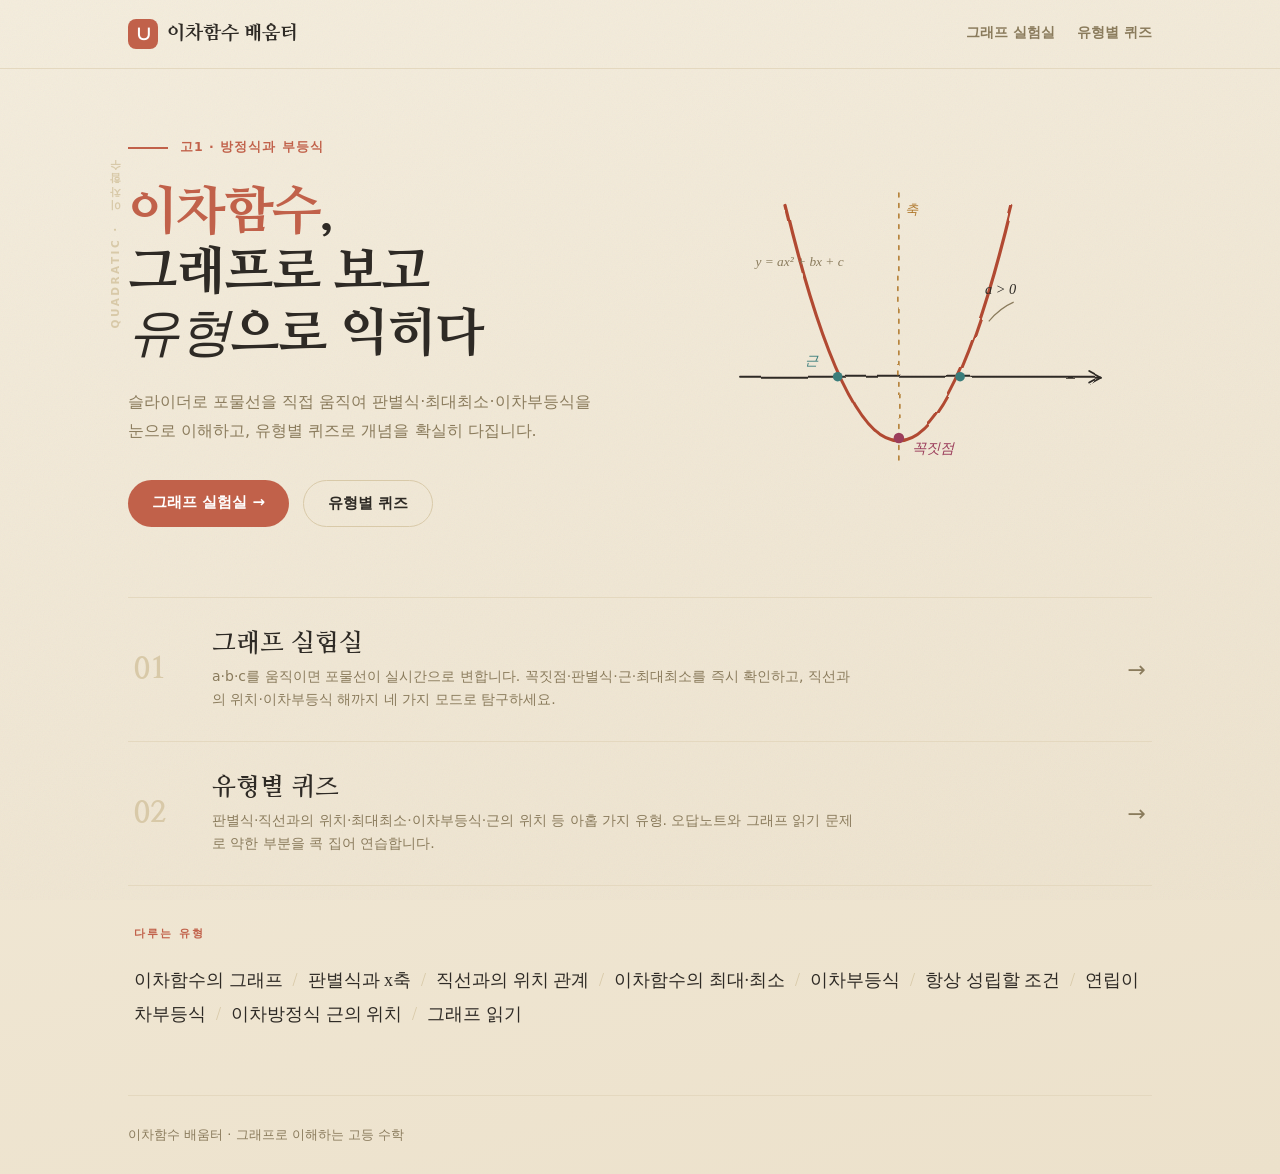
==== commit 58fd1a98: "Redesign layouts to editorial, asymmetric composition 가운데 정렬 + 균일 카드 그리드(전형적 AI 랜딩 패턴)를 걷어내고 비대칭 편집 " ====
--- a/index.html
+++ b/index.html
@@ -7,7 +7,6 @@
     <link rel="stylesheet" href="style.css">
 </head>
 <body>
-    <!-- 상단 네비게이션 -->
     <nav class="navbar">
         <div class="wrap">
             <a href="index.html" class="brand"><span class="logo">∪</span> 이차함수 배움터</a>
@@ -20,65 +19,86 @@
 
     <div class="wrap">
         <!-- 히어로 -->
-        <section class="hero">
-            <span class="eyebrow">고1 · 방정식과 부등식</span>
-            <h1><span class="hl">이차함수</span>, 그래프로 보고<br>유형으로 익히다</h1>
-            <p>슬라이더로 포물선을 직접 움직여 판별식·최대최소·이차부등식을 눈으로 이해하고,<br>유형별 퀴즈로 개념을 확실히 다지세요.</p>
+        <section class="hero-split">
+            <span class="side-label">Quadratic · 이차함수</span>
+
+            <div class="hero-left">
+                <div class="eyebrow-row"><span class="rule"></span><span class="txt">고1 · 방정식과 부등식</span></div>
+                <h1><span class="hl">이차함수</span>,<br>그래프로 보고<br><em>유형</em>으로 익히다</h1>
+                <p class="hero-lead">슬라이더로 포물선을 직접 움직여 판별식·최대최소·이차부등식을 눈으로 이해하고, 유형별 퀴즈로 개념을 확실히 다집니다.</p>
+                <div class="hero-cta">
+                    <a href="grapher.html" class="btn-solid">그래프 실험실 →</a>
+                    <a href="quiz.html" class="btn-line">유형별 퀴즈</a>
+                </div>
+            </div>
+
+            <div class="hero-right">
+                <!-- 손그림 잉크 포물선 스케치 -->
+                <svg class="sketch" viewBox="0 0 460 380" fill="none" aria-hidden="true">
+                    <defs>
+                        <filter id="ink" x="-20%" y="-20%" width="140%" height="140%">
+                            <feTurbulence type="fractalNoise" baseFrequency="0.016" numOctaves="2" seed="7" result="n"/>
+                            <feDisplacementMap in="SourceGraphic" in2="n" scale="4.5"/>
+                        </filter>
+                    </defs>
+                    <!-- 축 + 포물선 (거친 잉크 필터) -->
+                    <g filter="url(#ink)" stroke-linecap="round" fill="none">
+                        <path d="M44 236 H420" stroke="#2E2A25" stroke-width="2.2"/>
+                        <path d="M420 236 l-11 -6 M420 236 l-11 6" stroke="#2E2A25" stroke-width="2"/>
+                        <path d="M210 44 V330" stroke="#B0792E" stroke-width="1.6" stroke-dasharray="4 7"/>
+                        <path d="M92 58 Q210 548 328 58" stroke="#B14A32" stroke-width="3.4"/>
+                    </g>
+                    <!-- 점 -->
+                    <circle cx="210" cy="300" r="5.5" fill="#9B3D5B"/>
+                    <circle cx="146" cy="236" r="5" fill="#3A7D7B"/>
+                    <circle cx="274" cy="236" r="5" fill="#3A7D7B"/>
+                    <!-- 손글씨풍 주석 (명조 이탤릭) -->
+                    <g font-family="'Nanum Myeongjo', Georgia, serif" font-style="italic">
+                        <text x="224" y="316" font-size="15" fill="#9B3D5B">꼭짓점</text>
+                        <text x="216" y="66" font-size="14" fill="#B0792E">축</text>
+                        <text x="112" y="224" font-size="14" fill="#3A7D7B">근</text>
+                        <text x="300" y="150" font-size="15" fill="#2E2A25">a &gt; 0</text>
+                        <text x="60" y="120" font-size="14" fill="#8A7B5C">y = ax² + bx + c</text>
+                    </g>
+                    <path d="M330 158 q-14 6 -26 20" stroke="#8A7B5C" stroke-width="1.2" fill="none" filter="url(#ink)"/>
+                </svg>
+            </div>
         </section>
 
-        <!-- 두 기둥 -->
-        <section class="feature-grid">
-            <!-- 그래프 실험실 -->
-            <a href="grapher.html" class="feature-card">
-                <svg class="mini-graph" viewBox="0 0 260 96" preserveAspectRatio="xMidYMid meet" aria-hidden="true">
-                    <line x1="0" y1="72" x2="260" y2="72" stroke="#E4D8BF" stroke-width="1.5"/>
-                    <line x1="130" y1="4" x2="130" y2="92" stroke="#E4D8BF" stroke-width="1.5"/>
-                    <path d="M 40 8 Q 130 140 220 8" fill="none" stroke="#C1614A" stroke-width="3.5" stroke-linecap="round"/>
-                    <circle cx="130" cy="74" r="4.5" fill="#9B3D5B"/>
-                    <circle cx="83" cy="72" r="4.5" fill="#6E7A45"/>
-                    <circle cx="177" cy="72" r="4.5" fill="#6E7A45"/>
-                </svg>
-                <div class="fc-icon">
-                    <svg width="26" height="26" viewBox="0 0 24 24" fill="none" stroke="#C1614A" stroke-width="2.2" stroke-linecap="round"><path d="M4 4v16h16"/><path d="M6 16 Q12 2 18 16" /></svg>
-                </div>
-                <h3>그래프 실험실</h3>
-                <p>a·b·c를 움직이면 포물선이 실시간으로 변합니다. 꼭짓점·판별식·근·최대최소를 즉시 확인하고, 직선과의 위치·이차부등식 해까지 4가지 모드로 탐구하세요.</p>
-                <span class="fc-go">실험하러 가기 →</span>
+        <!-- 두 기둥 (번호 인덱스) -->
+        <section class="pillars">
+            <a href="grapher.html" class="pillar">
+                <span class="num">01</span>
+                <span class="pillar-body">
+                    <h3>그래프 실험실</h3>
+                    <p>a·b·c를 움직이면 포물선이 실시간으로 변합니다. 꼭짓점·판별식·근·최대최소를 즉시 확인하고, 직선과의 위치·이차부등식 해까지 네 가지 모드로 탐구하세요.</p>
+                </span>
+                <span class="arrow">→</span>
             </a>
-
-            <!-- 유형별 퀴즈 -->
-            <a href="quiz.html" class="feature-card">
-                <svg class="mini-graph" viewBox="0 0 260 96" preserveAspectRatio="xMidYMid meet" aria-hidden="true">
-                    <rect x="18" y="20" width="224" height="20" rx="6" fill="#F1E3D5"/>
-                    <rect x="18" y="48" width="224" height="20" rx="6" fill="#E9ECD6"/>
-                    <rect x="18" y="48" width="150" height="20" rx="6" fill="#6E7A45" opacity="0.18"/>
-                    <circle cx="30" cy="30" r="4" fill="#C1614A"/>
-                    <circle cx="30" cy="58" r="4" fill="#6E7A45"/>
-                    <path d="M27 58 l2.5 2.5 L34 55.5" stroke="#6E7A45" stroke-width="2" fill="none" stroke-linecap="round"/>
-                </svg>
-                <div class="fc-icon">
-                    <svg width="26" height="26" viewBox="0 0 24 24" fill="none" stroke="#C1614A" stroke-width="2.2" stroke-linecap="round" stroke-linejoin="round"><path d="M9 11l3 3L22 4"/><path d="M21 12v7a2 2 0 0 1-2 2H5a2 2 0 0 1-2-2V5a2 2 0 0 1 2-2h11"/></svg>
-                </div>
-                <h3>유형별 퀴즈</h3>
-                <p>판별식, 직선과의 위치, 최대·최소, 이차부등식, 항상 성립 조건, 연립이차부등식, 근의 위치까지. 8가지 유형에서 문제가 랜덤 출제되어 약한 부분을 콕 집어 연습합니다.</p>
-                <span class="fc-go">문제 풀러 가기 →</span>
+            <a href="quiz.html" class="pillar">
+                <span class="num">02</span>
+                <span class="pillar-body">
+                    <h3>유형별 퀴즈</h3>
+                    <p>판별식·직선과의 위치·최대최소·이차부등식·근의 위치 등 아홉 가지 유형. 오답노트와 그래프 읽기 문제로 약한 부분을 콕 집어 연습합니다.</p>
+                </span>
+                <span class="arrow">→</span>
             </a>
         </section>
 
-        <!-- 유형 미리보기 -->
-        <section class="strip">
-            <h2>다루는 유형</h2>
-            <div class="chips" id="type-chips"></div>
+        <!-- 다루는 유형 -->
+        <section class="types-inline">
+            <span class="ti-label">다루는 유형</span>
+            <p class="ti-list" id="type-chips"></p>
         </section>
     </div>
 
-    <footer>이차함수 배움터 · 그래프로 이해하는 고등 수학</footer>
+    <div class="wrap"><footer>이차함수 배움터 · 그래프로 이해하는 고등 수학</footer></div>
 
     <script src="questions.js"></script>
     <script>
-        /* 랜딩 하단 유형 칩을 questions.js 로부터 자동 생성 */
+        /* 하단 '다루는 유형' 목록을 questions.js 로부터 생성 */
         document.getElementById('type-chips').innerHTML =
-            Q.order.map(id => `<span>${Q.types[id].name}</span>`).join('');
+            Q.order.map(id => Q.types[id].name).join('<span class="sep">/</span>');
     </script>
 </body>
 </html>
--- a/style.css
+++ b/style.css
@@ -1,5 +1,5 @@
 /* ============================================================
-   이차함수 배움터 - 공용 스타일 (따뜻한 종이 · 학구적 테마)
+   이차함수 배움터 - 공용 스타일 (따뜻한 종이 · 에디토리얼)
    ============================================================ */
 @import url('https://fonts.googleapis.com/css2?family=Nanum+Myeongjo:wght@400;700;800&display=swap');
 
@@ -7,9 +7,9 @@
 
 :root {
     --paper: #F4EDDD; --paper-2: #ECE1CB;
-    --card: #FBF6EA; --ink: #2E2A25; --muted: #8A7B5C; --line: #E4D8BF;
+    --card: #FBF6EA; --ink: #2E2A25; --muted: #8A7B5C; --line: #E4D8BF; --line-2: #D8C9A8;
     --accent: #C1614A; --accent-2: #A2432F; --accent-soft: #F1E3D5;
-    --olive: #6E7A45;
+    --olive: #6E7A45; --plum: #9B3D5B;
     --pos: #5F7A3B; --pos-bg: #E9ECD6;
     --neg: #B23A32; --neg-bg: #F6E1D9;
     --serif: 'Nanum Myeongjo', Georgia, 'Times New Roman', serif;
@@ -18,99 +18,137 @@
 body {
     font-family: system-ui, 'Apple SD Gothic Neo', 'Malgun Gothic', sans-serif;
     background: linear-gradient(165deg, var(--paper) 0%, var(--paper-2) 100%);
-    color: var(--ink);
-    min-height: 100vh;
-}
-/* 은은한 종이 질감 */
+    color: var(--ink); min-height: 100vh;
+}
 body::before {
     content: ''; position: fixed; inset: 0; pointer-events: none; z-index: -1;
     background-image: url("data:image/svg+xml,%3Csvg xmlns='http://www.w3.org/2000/svg' width='140' height='140'%3E%3Cfilter id='n'%3E%3CfeTurbulence type='fractalNoise' baseFrequency='0.85' numOctaves='2' stitchTiles='stitch'/%3E%3C/filter%3E%3Crect width='100%25' height='100%25' filter='url(%23n)' opacity='0.05'/%3E%3C/svg%3E");
 }
 
-.wrap { max-width: 1040px; margin: 0 auto; padding: 0 16px; }
+.wrap { max-width: 1080px; margin: 0 auto; padding: 0 28px; }
+@media (max-width: 560px) { .wrap { padding: 0 20px; } }
 
 /* ============================================================
    상단 네비게이션
    ============================================================ */
-.navbar {
-    background: rgba(251, 246, 234, 0.82); backdrop-filter: blur(8px);
-    border-bottom: 1px solid var(--line); position: sticky; top: 0; z-index: 10;
-}
-.navbar .wrap { display: flex; align-items: center; justify-content: space-between; height: 62px; }
+.navbar { border-bottom: 1px solid var(--line); background: transparent; }
+.navbar .wrap { display: flex; align-items: center; justify-content: space-between; height: 68px; }
 .brand { font-family: var(--serif); font-weight: 800; font-size: 19px; color: var(--ink); text-decoration: none; display: flex; align-items: center; gap: 9px; }
 .brand .logo { width: 30px; height: 30px; border-radius: 8px; background: var(--accent); color: #fff;
     display: grid; place-items: center; font-size: 18px; font-family: Georgia, serif; }
-.nav-links { display: flex; gap: 6px; }
-.nav-links a { text-decoration: none; color: var(--muted); font-weight: 600; font-size: 14px;
-    padding: 8px 14px; border-radius: 999px; transition: all .15s ease; }
-.nav-links a:hover { color: var(--accent); background: var(--accent-soft); }
-.nav-links a.active { color: #fff; background: var(--accent); }
-
-/* ============================================================
-   랜딩 - 히어로
-   ============================================================ */
-.hero { text-align: center; padding: 60px 16px 42px; }
-.hero .eyebrow { display: inline-block; padding: 5px 14px; background: var(--accent); color: #fff;
-    border-radius: 999px; font-size: 12.5px; font-weight: 700; letter-spacing: 0.5px; margin-bottom: 20px; }
-.hero h1 { font-family: var(--serif); font-weight: 800; font-size: 44px; letter-spacing: -0.5px; line-height: 1.25; }
-.hero h1 .hl { color: var(--accent); }
-.hero p { color: var(--muted); font-size: 16px; margin-top: 18px; line-height: 1.7; }
-
-/* 랜딩 - 두 기둥 카드 */
-.feature-grid { display: grid; grid-template-columns: 1fr; gap: 20px; padding-bottom: 24px; }
-@media (min-width: 760px) { .feature-grid { grid-template-columns: 1fr 1fr; } }
-
-.feature-card {
-    background: var(--card); border-radius: 18px; padding: 28px; text-decoration: none; color: var(--ink);
-    box-shadow: 0 10px 28px rgba(46, 42, 37, 0.08); border: 1px solid var(--line);
-    transition: transform .18s ease, box-shadow .18s ease, border-color .18s ease;
-    display: flex; flex-direction: column;
-}
-.feature-card:hover { transform: translateY(-4px); box-shadow: 0 18px 38px rgba(161, 67, 47, 0.16); border-color: var(--accent); }
-.feature-card .fc-icon { width: 52px; height: 52px; border-radius: 14px; background: var(--accent-soft); display: grid; place-items: center; margin-bottom: 16px; }
-.feature-card h3 { font-family: var(--serif); font-weight: 700; font-size: 23px; margin-bottom: 8px; }
-.feature-card p { color: var(--muted); font-size: 14px; line-height: 1.7; flex: 1; }
-.feature-card .fc-go { margin-top: 18px; color: var(--accent); font-weight: 700; font-size: 14px; }
-
-.mini-graph { width: 100%; height: 96px; margin-bottom: 16px; }
-
-/* 랜딩 - 유형 미리보기 스트립 */
-.strip { padding: 8px 0 60px; }
-.strip h2 { font-size: 13px; color: var(--muted); text-transform: uppercase; letter-spacing: 1px; margin-bottom: 16px; text-align: center; }
-.chips { display: flex; flex-wrap: wrap; gap: 10px; justify-content: center; }
-.chips span { background: var(--card); border: 1px solid var(--line); border-radius: 999px; padding: 8px 16px; font-size: 13.5px; font-weight: 600; color: var(--ink); }
-
-/* ============================================================
-   퀴즈 - 유형 선택
-   ============================================================ */
-.page-head { text-align: center; padding: 44px 16px 26px; }
-.page-head h1 { font-family: var(--serif); font-weight: 800; font-size: 34px; letter-spacing: -0.3px; }
-.page-head p { color: var(--muted); margin-top: 12px; }
-
-.type-grid { display: grid; grid-template-columns: repeat(auto-fill, minmax(240px, 1fr)); gap: 16px; padding-bottom: 24px; }
-.type-card {
-    background: var(--card); border-radius: 15px; padding: 20px; cursor: pointer; text-align: left;
-    border: 1px solid var(--line); box-shadow: 0 6px 18px rgba(46, 42, 37, 0.06);
-    transition: transform .15s ease, box-shadow .15s ease, border-color .15s ease;
-    display: flex; gap: 14px; align-items: flex-start; font-family: inherit;
-}
-.type-card:hover { transform: translateY(-3px); box-shadow: 0 12px 26px rgba(161, 67, 47, 0.14); border-color: var(--accent); }
-.type-card .t-icon { width: 44px; height: 44px; border-radius: 12px; background: var(--accent-soft); color: var(--accent);
-    display: grid; place-items: center; font-size: 20px; font-weight: 800; font-family: Georgia, serif; flex-shrink: 0; }
-.type-card .t-name { font-family: var(--serif); font-size: 17px; font-weight: 700; }
-.type-card .t-desc { font-size: 13px; color: var(--muted); margin-top: 4px; }
-.type-card .t-count { font-size: 12px; color: var(--accent); font-weight: 700; margin-top: 8px; }
-
-.type-card.all { background: linear-gradient(135deg, var(--accent), var(--accent-2)); border: none; }
-.type-card.all .t-icon { background: rgba(255,255,255,0.22); color: #fff; }
-.type-card.all .t-name, .type-card.all .t-count { color: #fff; }
-.type-card.all .t-desc { color: rgba(255,255,255,0.9); }
+.nav-links { display: flex; gap: 22px; }
+.nav-links a { text-decoration: none; color: var(--muted); font-weight: 600; font-size: 14px; padding: 4px 0;
+    border-bottom: 2px solid transparent; transition: all .15s ease; }
+.nav-links a:hover { color: var(--accent); }
+.nav-links a.active { color: var(--ink); border-bottom-color: var(--accent); }
+
+/* ============================================================
+   랜딩 - 히어로 (비대칭 에디토리얼)
+   ============================================================ */
+.hero-split { position: relative; display: grid; grid-template-columns: 1.05fr 0.95fr; gap: 40px;
+    align-items: center; padding: 70px 0 40px; }
+.side-label { position: absolute; left: -20px; top: 96px; writing-mode: vertical-rl; transform: rotate(180deg);
+    font-size: 10.5px; letter-spacing: 2.5px; color: var(--line-2); text-transform: uppercase; font-weight: 700; }
+
+.eyebrow-row { display: flex; align-items: center; gap: 12px; margin-bottom: 26px; }
+.eyebrow-row .rule { width: 40px; height: 2px; background: var(--accent); }
+.eyebrow-row .txt { font-size: 12.5px; font-weight: 700; letter-spacing: 1px; color: var(--accent); text-transform: uppercase; }
+
+.hero-left h1 { font-family: var(--serif); font-weight: 800; font-size: 52px; line-height: 1.16; letter-spacing: -1px; }
+.hero-left h1 .hl { color: var(--accent); }
+.hero-left h1 em { font-style: italic; font-weight: 400; }
+.hero-lead { color: var(--muted); font-size: 16px; line-height: 1.8; margin-top: 24px; max-width: 30em; }
+
+.hero-cta { display: flex; gap: 14px; margin-top: 34px; flex-wrap: wrap; }
+.btn-solid, .btn-line { text-decoration: none; font-weight: 700; font-size: 15px; padding: 13px 24px; border-radius: 999px; transition: all .16s ease; }
+.btn-solid { background: var(--accent); color: #fff; }
+.btn-solid:hover { background: var(--accent-2); transform: translateY(-2px); }
+.btn-line { color: var(--ink); border: 1.5px solid var(--line-2); }
+.btn-line:hover { border-color: var(--accent); color: var(--accent); }
+
+.hero-right { display: flex; justify-content: center; }
+.sketch { width: 100%; max-width: 440px; height: auto; }
+
+@media (max-width: 820px) {
+    .hero-split { grid-template-columns: 1fr; padding: 44px 0 24px; gap: 8px; }
+    .side-label { display: none; }
+    .hero-left h1 { font-size: 40px; }
+    .hero-right { order: -1; margin-bottom: 8px; }
+    .sketch { max-width: 330px; }
+}
+
+/* ============================================================
+   랜딩 - 두 기둥 (번호 인덱스 목록)
+   ============================================================ */
+.pillars { border-top: 1px solid var(--line); margin-top: 30px; }
+.pillar { display: grid; grid-template-columns: auto 1fr auto; align-items: center; gap: 26px;
+    padding: 30px 6px; border-bottom: 1px solid var(--line); text-decoration: none; color: var(--ink);
+    transition: padding .18s ease, background .18s ease; }
+.pillar:hover { padding-left: 20px; padding-right: 0; background: linear-gradient(90deg, var(--accent-soft), transparent 60%); }
+.pillar .num { font-family: var(--serif); font-size: 30px; font-weight: 800; color: var(--line-2); min-width: 52px; transition: color .18s ease; }
+.pillar:hover .num { color: var(--accent); }
+.pillar h3 { font-family: var(--serif); font-size: 25px; font-weight: 700; margin-bottom: 6px; }
+.pillar p { color: var(--muted); font-size: 14px; line-height: 1.65; max-width: 46em; }
+.pillar .arrow { font-size: 22px; color: var(--muted); transition: transform .18s ease, color .18s ease; }
+.pillar:hover .arrow { color: var(--accent); transform: translateX(6px); }
+@media (max-width: 560px) {
+    .pillar { grid-template-columns: auto 1fr; gap: 16px; padding: 22px 4px; }
+    .pillar .arrow { display: none; }
+    .pillar h3 { font-size: 21px; }
+    .pillar .num { font-size: 24px; min-width: 40px; }
+}
+
+/* 랜딩 - 다루는 유형 (인라인) */
+.types-inline { display: flex; gap: 22px; align-items: baseline; padding: 40px 6px 64px; flex-wrap: wrap; }
+.types-inline .ti-label { font-size: 11px; letter-spacing: 2px; text-transform: uppercase; color: var(--accent); font-weight: 700; white-space: nowrap; }
+.types-inline .ti-list { font-family: var(--serif); font-size: 18px; line-height: 1.9; color: var(--ink); }
+.types-inline .ti-list .sep { color: var(--line-2); margin: 0 10px; }
+
+/* ============================================================
+   퀴즈 - 유형 선택 (에디토리얼)
+   ============================================================ */
+.qhead { padding: 48px 6px 22px; border-bottom: 1px solid var(--line); margin-bottom: 4px; }
+.qhead .kicker { display: flex; align-items: center; gap: 12px; margin-bottom: 14px; }
+.qhead .kicker .rule { width: 34px; height: 2px; background: var(--accent); }
+.qhead .kicker span:last-child { font-size: 12px; letter-spacing: 1px; text-transform: uppercase; color: var(--accent); font-weight: 700; }
+.qhead h1 { font-family: var(--serif); font-weight: 800; font-size: 34px; letter-spacing: -0.3px; }
+.qhead p { color: var(--muted); margin-top: 10px; font-size: 15px; }
+
+/* 배너 (전체 랜덤 · 오답노트) */
+.type-banner { display: flex; align-items: center; gap: 18px; width: 100%; text-align: left; cursor: pointer;
+    font-family: inherit; border: none; border-radius: 16px; padding: 22px 24px; margin: 18px 0;
+    background: linear-gradient(120deg, var(--accent), var(--accent-2)); color: #fff; transition: transform .15s ease, box-shadow .15s ease; }
+.type-banner:hover { transform: translateY(-2px); box-shadow: 0 12px 26px rgba(161,67,47,0.28); }
+.type-banner .tb-star { font-size: 24px; }
+.type-banner .tb-name { font-family: var(--serif); font-size: 20px; font-weight: 700; display: block; }
+.type-banner .tb-desc { font-size: 13px; opacity: 0.9; margin-top: 2px; display: block; }
+.type-banner .tb-body { flex: 1; }
+.type-banner .tb-arrow { font-size: 22px; }
+.type-banner.wrong { background: var(--card); color: var(--ink); border: 1px solid #E4B7A6; }
+.type-banner.wrong .tb-star { color: var(--neg); }
+.type-banner.wrong .tb-desc { color: var(--muted); opacity: 1; }
+.mini-clear { background: none; border: none; color: inherit; text-decoration: underline; cursor: pointer; font-size: 12px; font-family: inherit; padding: 0; opacity: 0.85; }
+.mini-clear:hover { color: var(--neg); }
+
+/* 유형 목록 (2열 인덱스) */
+.type-list { display: grid; grid-template-columns: 1fr 1fr; gap: 0 40px; padding-bottom: 40px; }
+@media (max-width: 640px) { .type-list { grid-template-columns: 1fr; } }
+.type-row { display: grid; grid-template-columns: auto 1fr auto; align-items: center; gap: 16px;
+    padding: 18px 4px; border-bottom: 1px solid var(--line); cursor: pointer; text-align: left;
+    background: none; font-family: inherit; color: var(--ink); transition: padding .15s ease, background .15s ease; width: 100%; }
+.type-row:hover { padding-left: 12px; background: linear-gradient(90deg, var(--accent-soft), transparent 70%); }
+.type-row .tr-num { font-family: var(--serif); font-size: 15px; font-weight: 700; color: var(--accent); min-width: 26px; }
+.type-row .tr-body { min-width: 0; }
+.type-row .tr-name { display: block; font-family: var(--serif); font-size: 17px; font-weight: 700; }
+.type-row .tr-desc { display: block; font-size: 12.5px; color: var(--muted); margin-top: 3px; }
+.type-row .tr-icon { font-family: Georgia, serif; font-size: 18px; color: var(--line-2); font-weight: 800; transition: color .15s ease; }
+.type-row:hover .tr-icon { color: var(--accent); }
 
 /* ============================================================
    퀴즈 - 문제 풀이
    ============================================================ */
 .quiz-card {
-    background: var(--card); border-radius: 18px; padding: 28px; max-width: 640px; margin: 34px auto;
+    background: var(--card); border-radius: 18px; padding: 30px; max-width: 640px; margin: 40px auto;
     box-shadow: 0 12px 36px rgba(46, 42, 37, 0.10); border: 1px solid var(--line);
 }
 .quiz-header { display: flex; justify-content: space-between; align-items: center; margin-bottom: 8px; }
@@ -118,19 +156,19 @@
 .link-btn:hover { color: var(--accent); }
 .progress { font-size: 14px; color: var(--muted); font-weight: 700; }
 .progress b { color: var(--accent); }
-
-.type-title { font-family: var(--serif); text-align: center; font-size: 17px; color: var(--accent); font-weight: 700; margin-bottom: 18px; }
-
-.progress-bar { height: 6px; background: var(--line); border-radius: 999px; overflow: hidden; margin-bottom: 22px; }
+.type-title { font-family: var(--serif); text-align: left; font-size: 19px; color: var(--ink); font-weight: 700; margin-bottom: 16px; }
+.type-title::before { content: ''; display: inline-block; width: 22px; height: 2px; background: var(--accent); vertical-align: middle; margin-right: 10px; }
+
+.progress-bar { height: 5px; background: var(--line); border-radius: 999px; overflow: hidden; margin-bottom: 24px; }
 .progress-bar .fill { height: 100%; background: var(--accent); border-radius: 999px; transition: width .3s ease; width: 0; }
 
-.question-box { background: #F6EFDF; border-radius: 14px; padding: 28px 24px; margin-bottom: 22px; text-align: center; border: 1px solid var(--line); }
-.question-cat { font-size: 12.5px; color: var(--accent); font-weight: 700; margin-bottom: 12px; }
-.question-text { font-size: 20px; color: var(--ink); line-height: 1.6; word-break: keep-all; }
+.question-box { background: #F6EFDF; border-radius: 14px; padding: 30px 26px; margin-bottom: 22px; text-align: center; border: 1px solid var(--line); }
+.question-cat { font-size: 12px; color: var(--accent); font-weight: 700; letter-spacing: 0.5px; text-transform: uppercase; margin-bottom: 14px; }
+.question-text { font-size: 21px; color: var(--ink); line-height: 1.6; word-break: keep-all; }
 
 .options { display: flex; flex-direction: column; gap: 11px; }
 .option-btn {
-    padding: 16px 22px; font-size: 16px; border: 2px solid var(--line); border-radius: 12px;
+    padding: 16px 22px; font-size: 16px; border: 1.5px solid var(--line-2); border-radius: 12px;
     background: var(--card); cursor: pointer; transition: all .15s ease; text-align: left; font-family: inherit; color: var(--ink);
 }
 .option-btn:hover:not(:disabled) { border-color: var(--accent); background: var(--accent-soft); }
@@ -142,31 +180,22 @@
    퀴즈 - 결과
    ============================================================ */
 .result-card { text-align: center; }
-.result-score { font-family: var(--serif); font-size: 68px; font-weight: 800; color: var(--accent); line-height: 1; margin-bottom: 8px; }
+.result-score { font-family: var(--serif); font-size: 72px; font-weight: 800; color: var(--accent); line-height: 1; margin-bottom: 8px; }
 .result-text { font-size: 20px; color: var(--ink); margin-bottom: 6px; }
 .result-message { font-size: 16px; color: var(--muted); margin-bottom: 28px; }
 .result-actions { display: flex; gap: 12px; justify-content: center; flex-wrap: wrap; }
-.btn {
-    border: none; padding: 14px 28px; font-size: 16px; border-radius: 12px; cursor: pointer; font-weight: 700;
-    font-family: inherit; transition: transform .15s ease, box-shadow .15s ease; text-decoration: none; display: inline-block;
-}
-.btn-primary { background: linear-gradient(135deg, var(--accent), var(--accent-2)); color: #fff; }
-.btn-primary:hover { transform: translateY(-2px); box-shadow: 0 8px 20px rgba(161, 67, 47, 0.3); }
-.btn-ghost { background: var(--card); color: var(--ink); border: 1px solid var(--line); }
+.btn { border: none; padding: 14px 28px; font-size: 16px; border-radius: 999px; cursor: pointer; font-weight: 700;
+    font-family: inherit; transition: transform .15s ease, box-shadow .15s ease; text-decoration: none; display: inline-block; }
+.btn-primary { background: var(--accent); color: #fff; }
+.btn-primary:hover { background: var(--accent-2); transform: translateY(-2px); box-shadow: 0 8px 20px rgba(161, 67, 47, 0.3); }
+.btn-ghost { background: var(--card); color: var(--ink); border: 1.5px solid var(--line-2); }
 .btn-ghost:hover { border-color: var(--accent); color: var(--accent); }
 
-footer { text-align: center; color: var(--muted); font-size: 13px; padding: 34px 16px; }
-
-/* 그래프 읽기 - 문제 속 미니 그래프 */
+footer { color: var(--muted); font-size: 13px; padding: 30px 0; border-top: 1px solid var(--line); }
+
+/* 그래프 읽기 - 미니 그래프 */
 .q-graph { display: block; width: 100%; max-width: 320px; height: 220px; margin: 0 auto 18px;
     background: #FCF8EE; border-radius: 12px; border: 1px solid var(--line); }
-
-/* 오답노트 카드 */
-.type-card.wrong { border-color: #E4B7A6; background: #FBEDE4; }
-.type-card.wrong .t-icon { background: var(--neg-bg); color: var(--neg); }
-.mini-clear { background: none; border: none; color: var(--muted); text-decoration: underline;
-    cursor: pointer; font-size: 12px; font-family: inherit; padding: 0; }
-.mini-clear:hover { color: var(--neg); }
 
 /* KaTeX 크기 */
 .question-text .katex { font-size: 1.05em; }
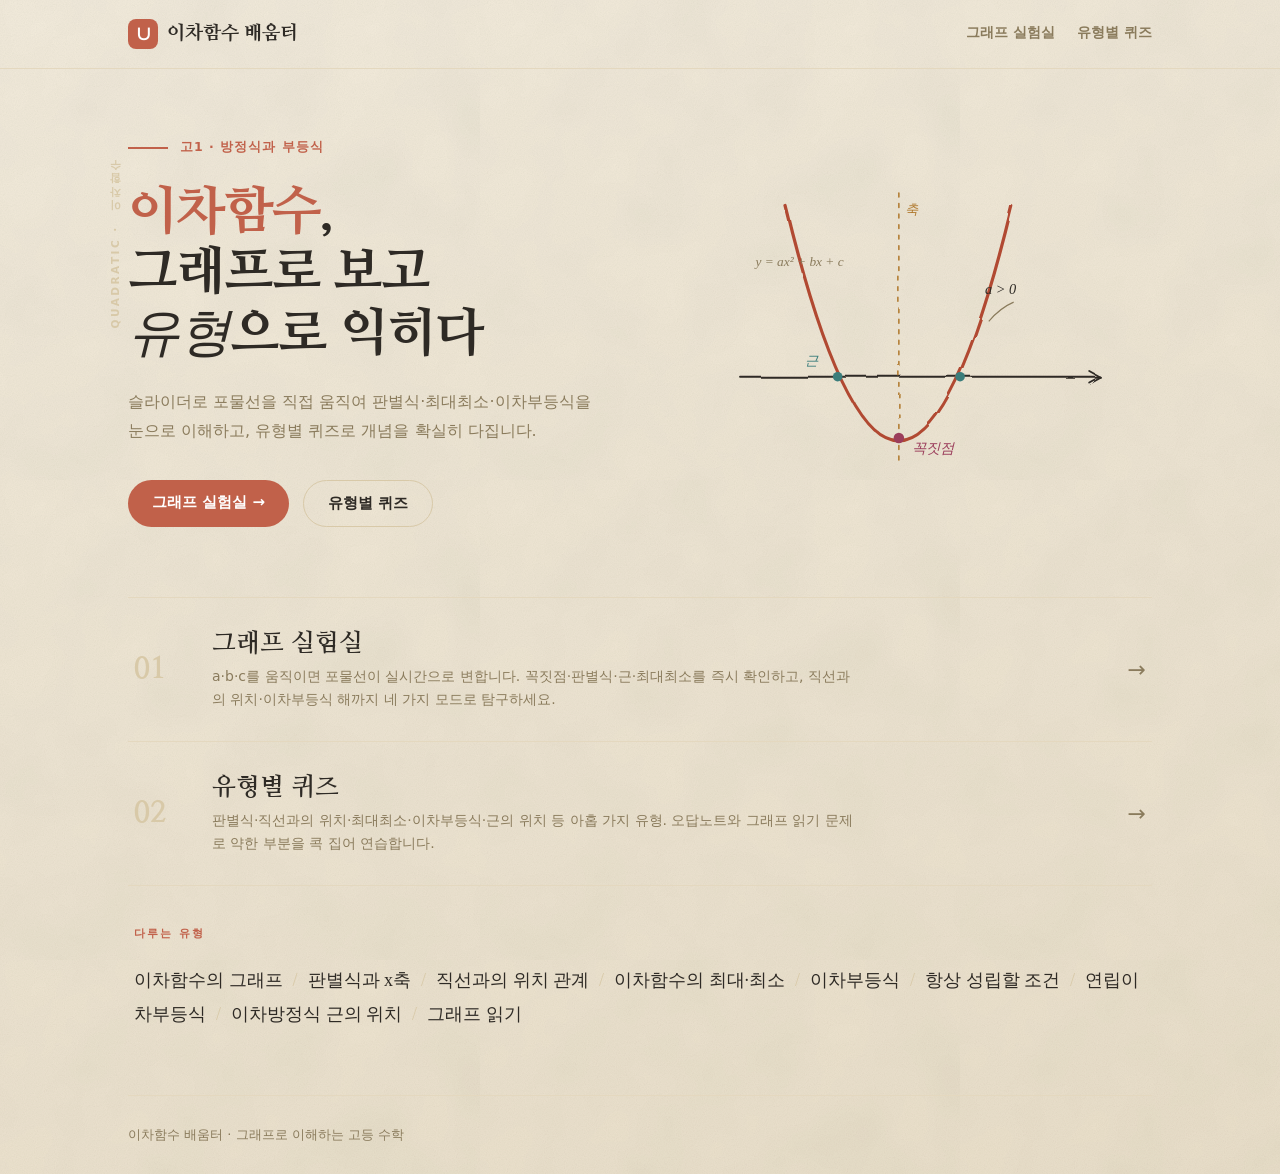
==== commit 619c862a: "Add handmade-paper texture to home background 홈화면 배경을 손으로 뜬 종이 질감으로: - 미세 결(그레인) + 저주파 섬유 얼룩(톤 불균일) " ====
--- a/index.html
+++ b/index.html
@@ -6,7 +6,7 @@
     <title>이차함수 배움터</title>
     <link rel="stylesheet" href="style.css">
 </head>
-<body>
+<body class="home">
     <nav class="navbar">
         <div class="wrap">
             <a href="index.html" class="brand"><span class="logo">∪</span> 이차함수 배움터</a>
--- a/style.css
+++ b/style.css
@@ -24,6 +24,18 @@
     content: ''; position: fixed; inset: 0; pointer-events: none; z-index: -1;
     background-image: url("data:image/svg+xml,%3Csvg xmlns='http://www.w3.org/2000/svg' width='140' height='140'%3E%3Cfilter id='n'%3E%3CfeTurbulence type='fractalNoise' baseFrequency='0.85' numOctaves='2' stitchTiles='stitch'/%3E%3C/filter%3E%3Crect width='100%25' height='100%25' filter='url(%23n)' opacity='0.05'/%3E%3C/svg%3E");
 }
+
+/* 홈화면 - 손으로 뜬 종이 질감 (미세 결 + 은은한 섬유 얼룩) */
+body.home {
+    background-color: #EFE5CE;
+    background-image:
+        url("data:image/svg+xml,%3Csvg xmlns='http://www.w3.org/2000/svg' width='170' height='170'%3E%3Cfilter id='pg'%3E%3CfeTurbulence type='fractalNoise' baseFrequency='0.9' numOctaves='2' stitchTiles='stitch'/%3E%3CfeColorMatrix type='saturate' values='0'/%3E%3CfeComponentTransfer%3E%3CfeFuncR type='linear' slope='0.16' intercept='0.84'/%3E%3CfeFuncG type='linear' slope='0.16' intercept='0.84'/%3E%3CfeFuncB type='linear' slope='0.16' intercept='0.84'/%3E%3C/feComponentTransfer%3E%3C/filter%3E%3Crect width='100%25' height='100%25' filter='url(%23pg)'/%3E%3C/svg%3E"),
+        url("data:image/svg+xml,%3Csvg xmlns='http://www.w3.org/2000/svg' width='480' height='480'%3E%3Cfilter id='pm'%3E%3CfeTurbulence type='fractalNoise' baseFrequency='0.012' numOctaves='3' seed='4' stitchTiles='stitch'/%3E%3CfeColorMatrix type='saturate' values='0'/%3E%3CfeComponentTransfer%3E%3CfeFuncR type='linear' slope='0.13' intercept='0.87'/%3E%3CfeFuncG type='linear' slope='0.13' intercept='0.87'/%3E%3CfeFuncB type='linear' slope='0.13' intercept='0.87'/%3E%3C/feComponentTransfer%3E%3C/filter%3E%3Crect width='100%25' height='100%25' filter='url(%23pm)'/%3E%3C/svg%3E"),
+        linear-gradient(165deg, #F4EDDD 0%, #ECE1CB 100%);
+    background-size: 170px 170px, 480px 480px, cover;
+    background-blend-mode: multiply, multiply, normal;
+}
+body.home::before { display: none; }   /* 기본 미세 노이즈는 끔 (질감 이중 적용 방지) */
 
 .wrap { max-width: 1080px; margin: 0 auto; padding: 0 28px; }
 @media (max-width: 560px) { .wrap { padding: 0 20px; } }
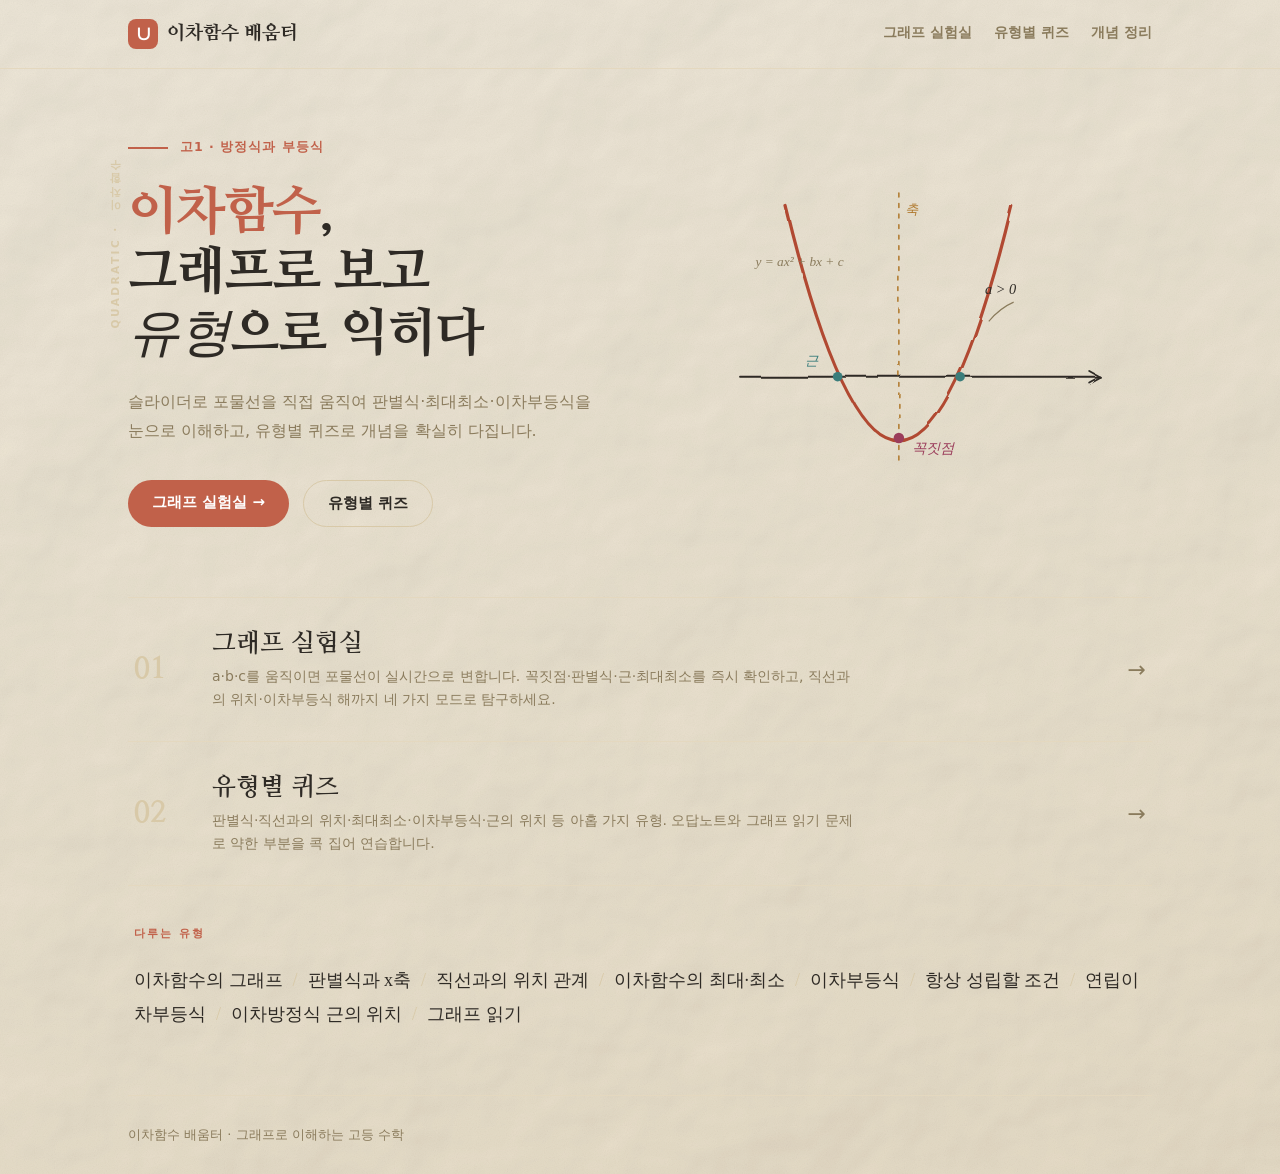
==== commit 34fb089d: "Add concept reference page (개념 정리) 문제집 06·09단원 핵심 개념 페이지 신설: - 06 이차함수: 판별식과 x축 관계(표), 직선과의 위치, 최대·최" ====
--- a/index.html
+++ b/index.html
@@ -13,6 +13,7 @@
             <div class="nav-links">
                 <a href="grapher.html">그래프 실험실</a>
                 <a href="quiz.html">유형별 퀴즈</a>
+                <a href="concept.html">개념 정리</a>
             </div>
         </div>
     </nav>
--- a/style.css
+++ b/style.css
@@ -25,14 +25,15 @@
     background-image: url("data:image/svg+xml,%3Csvg xmlns='http://www.w3.org/2000/svg' width='140' height='140'%3E%3Cfilter id='n'%3E%3CfeTurbulence type='fractalNoise' baseFrequency='0.85' numOctaves='2' stitchTiles='stitch'/%3E%3C/filter%3E%3Crect width='100%25' height='100%25' filter='url(%23n)' opacity='0.05'/%3E%3C/svg%3E");
 }
 
-/* 홈화면 - 손으로 뜬 종이 질감 (미세 결 + 은은한 섬유 얼룩) */
+/* 홈화면 - 구겨진 종이 질감 (주름 명암 + 미세 결) */
 body.home {
     background-color: #EFE5CE;
     background-image:
-        url("data:image/svg+xml,%3Csvg xmlns='http://www.w3.org/2000/svg' width='170' height='170'%3E%3Cfilter id='pg'%3E%3CfeTurbulence type='fractalNoise' baseFrequency='0.9' numOctaves='2' stitchTiles='stitch'/%3E%3CfeColorMatrix type='saturate' values='0'/%3E%3CfeComponentTransfer%3E%3CfeFuncR type='linear' slope='0.16' intercept='0.84'/%3E%3CfeFuncG type='linear' slope='0.16' intercept='0.84'/%3E%3CfeFuncB type='linear' slope='0.16' intercept='0.84'/%3E%3C/feComponentTransfer%3E%3C/filter%3E%3Crect width='100%25' height='100%25' filter='url(%23pg)'/%3E%3C/svg%3E"),
-        url("data:image/svg+xml,%3Csvg xmlns='http://www.w3.org/2000/svg' width='480' height='480'%3E%3Cfilter id='pm'%3E%3CfeTurbulence type='fractalNoise' baseFrequency='0.012' numOctaves='3' seed='4' stitchTiles='stitch'/%3E%3CfeColorMatrix type='saturate' values='0'/%3E%3CfeComponentTransfer%3E%3CfeFuncR type='linear' slope='0.13' intercept='0.87'/%3E%3CfeFuncG type='linear' slope='0.13' intercept='0.87'/%3E%3CfeFuncB type='linear' slope='0.13' intercept='0.87'/%3E%3C/feComponentTransfer%3E%3C/filter%3E%3Crect width='100%25' height='100%25' filter='url(%23pm)'/%3E%3C/svg%3E"),
+        url("data:image/svg+xml,%3Csvg xmlns='http://www.w3.org/2000/svg' width='170' height='170'%3E%3Cfilter id='pg'%3E%3CfeTurbulence type='fractalNoise' baseFrequency='0.9' numOctaves='2' stitchTiles='stitch'/%3E%3CfeColorMatrix type='saturate' values='0'/%3E%3CfeComponentTransfer%3E%3CfeFuncR type='linear' slope='0.14' intercept='0.86'/%3E%3CfeFuncG type='linear' slope='0.14' intercept='0.86'/%3E%3CfeFuncB type='linear' slope='0.14' intercept='0.86'/%3E%3C/feComponentTransfer%3E%3C/filter%3E%3Crect width='100%25' height='100%25' filter='url(%23pg)'/%3E%3C/svg%3E"),
+        url("data:image/svg+xml,%3Csvg xmlns='http://www.w3.org/2000/svg' width='700' height='700'%3E%3Cfilter id='cr'%3E%3CfeTurbulence type='fractalNoise' baseFrequency='0.013' numOctaves='4' seed='6' result='n'/%3E%3CfeDiffuseLighting in='n' lighting-color='%23ffffff' surfaceScale='2.6' diffuseConstant='1' result='l'%3E%3CfeDistantLight azimuth='235' elevation='56'/%3E%3C/feDiffuseLighting%3E%3CfeColorMatrix in='l' type='saturate' values='0'/%3E%3CfeComponentTransfer%3E%3CfeFuncR type='linear' slope='0.6' intercept='0.42'/%3E%3CfeFuncG type='linear' slope='0.6' intercept='0.42'/%3E%3CfeFuncB type='linear' slope='0.6' intercept='0.42'/%3E%3C/feComponentTransfer%3E%3C/filter%3E%3Crect width='100%25' height='100%25' filter='url(%23cr)'/%3E%3C/svg%3E"),
         linear-gradient(165deg, #F4EDDD 0%, #ECE1CB 100%);
-    background-size: 170px 170px, 480px 480px, cover;
+    background-size: 170px 170px, cover, cover;
+    background-repeat: repeat, no-repeat, no-repeat;
     background-blend-mode: multiply, multiply, normal;
 }
 body.home::before { display: none; }   /* 기본 미세 노이즈는 끔 (질감 이중 적용 방지) */
@@ -213,4 +214,29 @@
 .question-text .katex { font-size: 1.05em; }
 .option-btn .katex { font-size: 1em; }
 
+/* ============================================================
+   개념 정리 페이지
+   ============================================================ */
+.c-part { margin-top: 46px; }
+.c-part:first-of-type { margin-top: 30px; }
+.c-part-title { font-family: var(--serif); font-size: 26px; font-weight: 800; display: flex; align-items: center; gap: 14px;
+    padding-bottom: 14px; border-bottom: 2px solid var(--ink); margin-bottom: 24px; }
+.c-part-title span { font-size: 14px; font-weight: 700; color: #fff; background: var(--accent); border-radius: 8px; padding: 3px 11px; font-family: Georgia, serif; }
+.concept-card { background: var(--card); border: 1px solid var(--line); border-radius: 16px; padding: 26px 28px; margin-bottom: 18px; box-shadow: 0 6px 18px rgba(46, 42, 37, 0.05); }
+.c-kicker { font-family: var(--serif); font-size: 20px; font-weight: 700; margin-bottom: 16px; display: flex; align-items: center; gap: 12px; flex-wrap: wrap; }
+.c-num { font-family: system-ui, sans-serif; font-size: 12px; font-weight: 700; color: var(--accent); background: var(--accent-soft); padding: 4px 11px; border-radius: 999px; letter-spacing: 0.3px; }
+.c-formula { background: #F6EFDF; border-radius: 10px; padding: 14px 16px; font-size: 15.5px; line-height: 1.75; color: var(--ink); margin-bottom: 14px; border-left: 3px solid var(--accent); }
+.c-list { list-style: none; padding: 0; }
+.c-list li { position: relative; padding-left: 20px; margin-bottom: 10px; line-height: 1.75; font-size: 15px; }
+.c-list li::before { content: ''; position: absolute; left: 3px; top: 11px; width: 6px; height: 6px; border-radius: 50%; background: var(--accent); }
+.c-note { font-size: 13.5px; color: var(--muted); margin-top: 8px; line-height: 1.6; }
+.c-table-wrap { overflow-x: auto; margin: 8px 0 14px; }
+.c-table { width: 100%; border-collapse: collapse; font-size: 14px; min-width: 500px; }
+.c-table th, .c-table td { border: 1px solid var(--line); padding: 10px 12px; text-align: center; line-height: 1.5; }
+.c-table thead th { background: var(--accent-soft); color: var(--ink); font-weight: 700; }
+.c-table tbody td:first-child { background: #F6EFDF; font-weight: 600; text-align: left; white-space: nowrap; }
+.c-links { display: flex; flex-wrap: wrap; gap: 10px; margin-top: 18px; }
+.c-links a { font-size: 13px; font-weight: 700; color: var(--accent); text-decoration: none; border: 1px solid var(--line-2); border-radius: 999px; padding: 7px 15px; transition: all .15s ease; }
+.c-links a:hover { background: var(--accent); color: #fff; border-color: var(--accent); }
+
 .hidden { display: none !important; }
